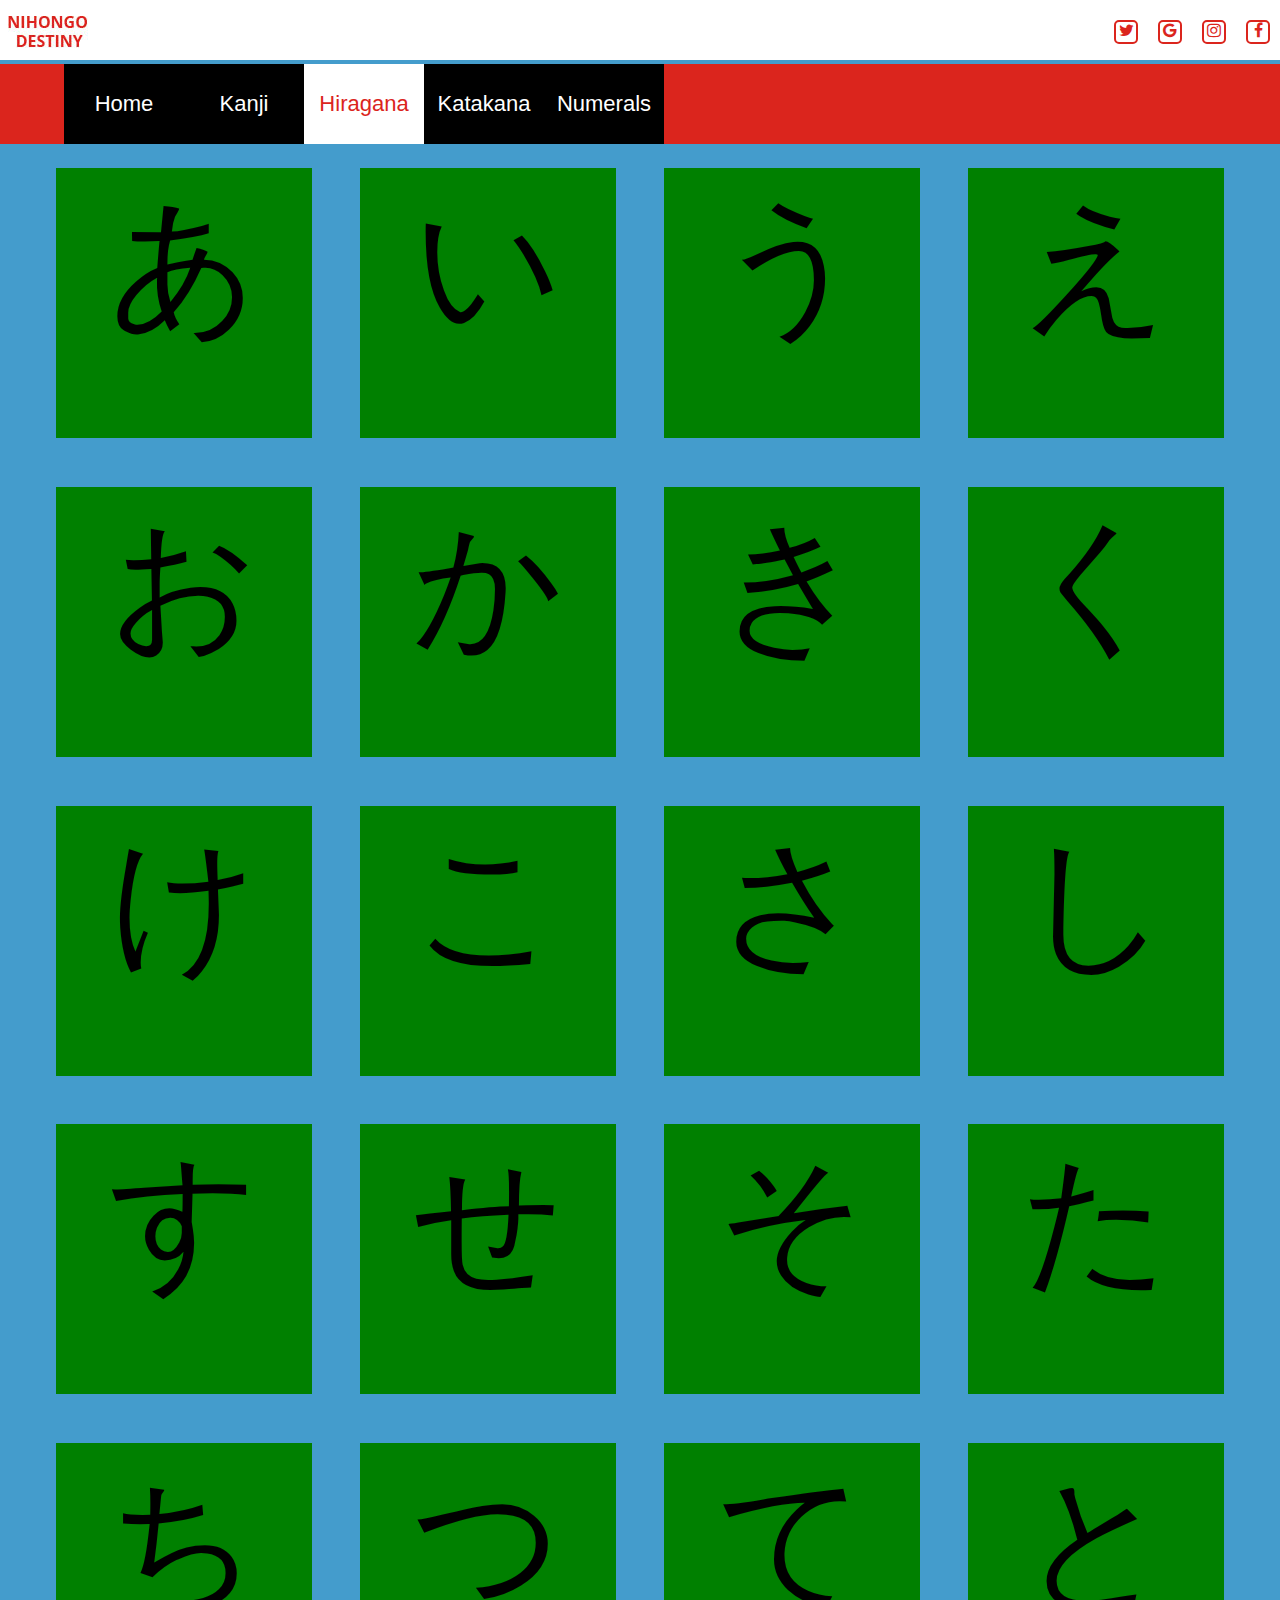
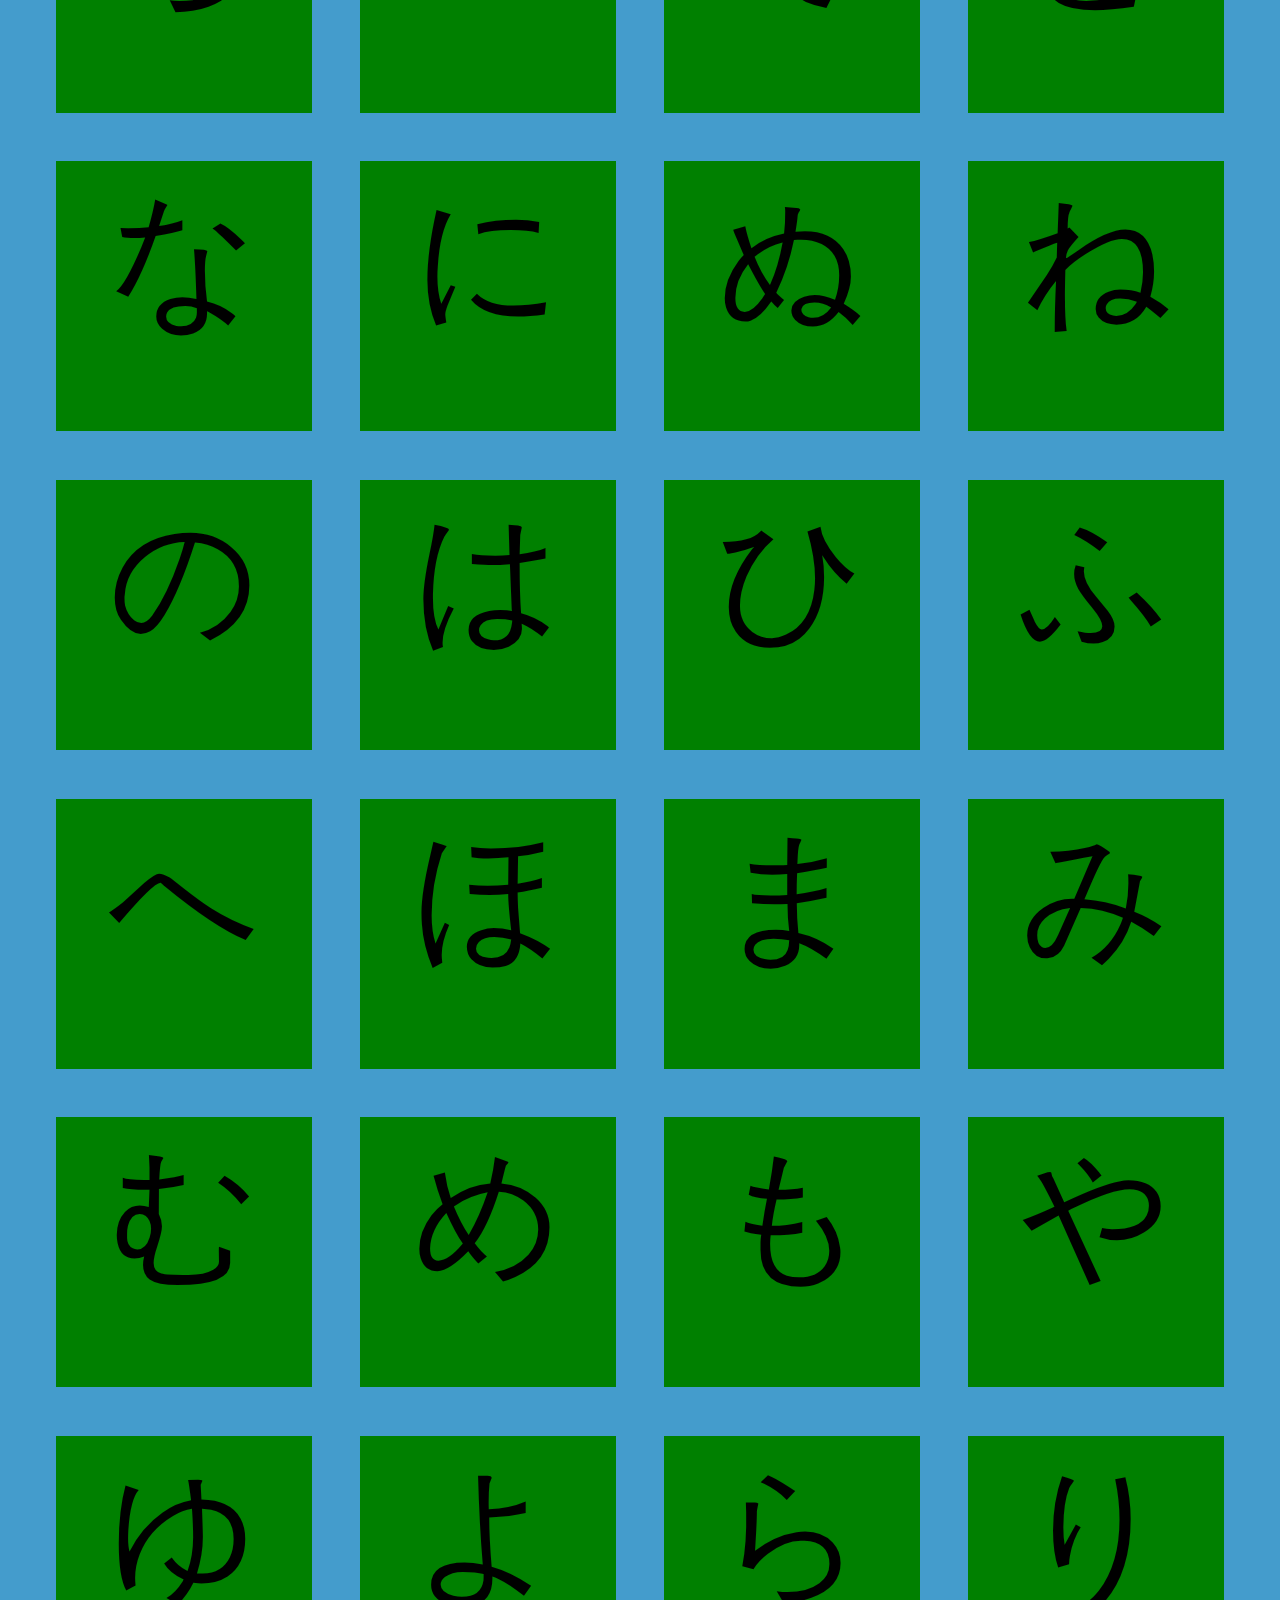
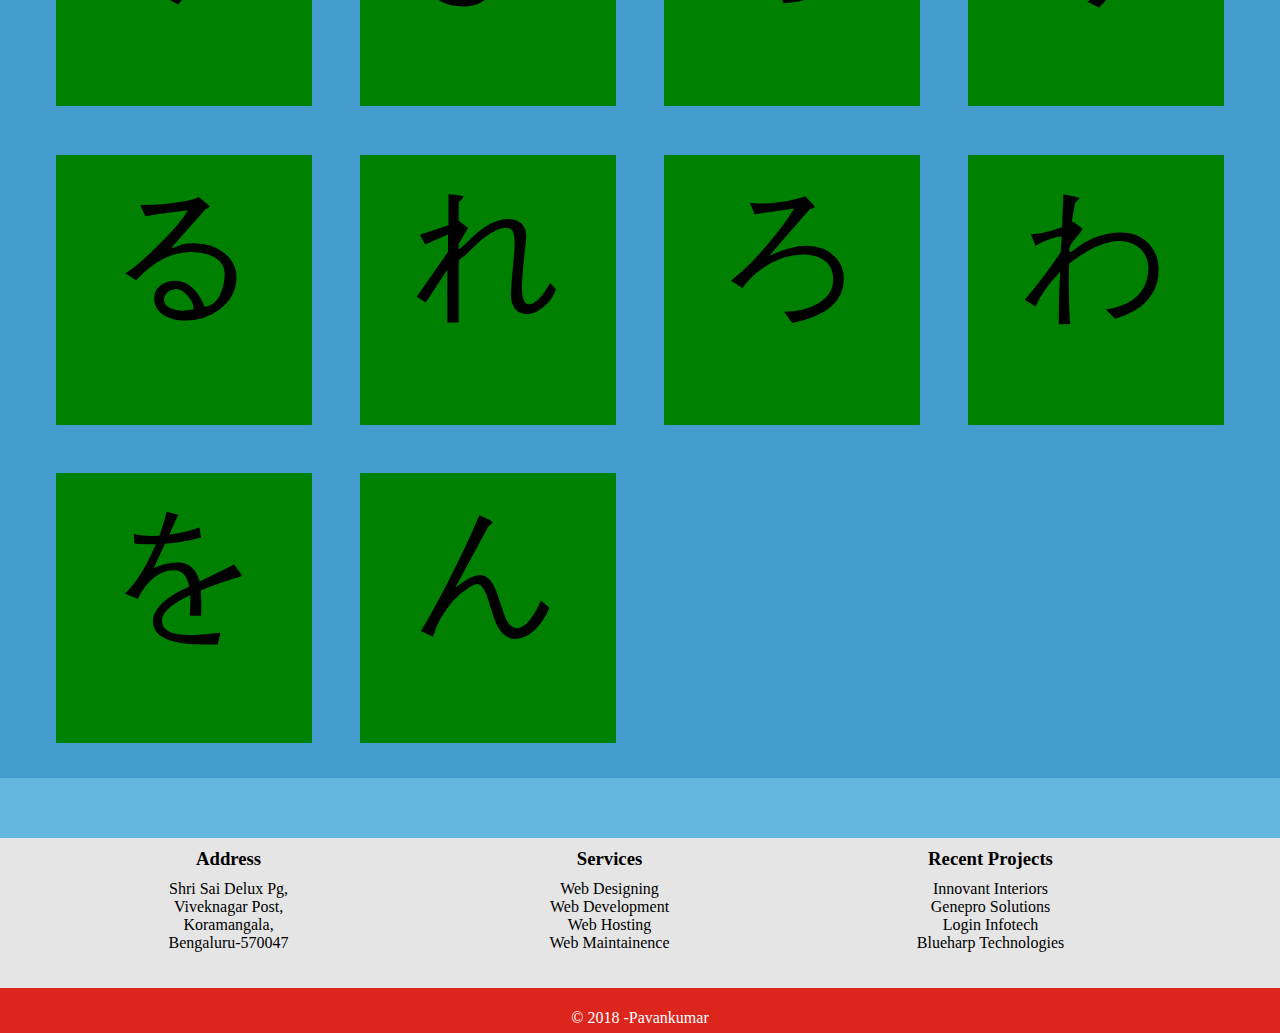
==== hiragana.html @ 06da7500 "learn" ====
<!DOCTYPE html>
<html>
<head>
    <head>
    <title>template-1</title>
    <meta charset="utf-8">
    <meta name="viewport" content="width=device-width, initial-scale=1"/>
    <link rel="stylesheet" type="text/css" href="css/style.css" />
    <link rel="stylesheet" href="https://cdnjs.cloudflare.com/ajax/libs/font-awesome/4.7.0/css/font-awesome.min.css">
     <script type="text/javascript" src="https://ajax.googleapis.com/ajax/libs/jquery/1.8.2/jquery.min.js"></script>
</head>
  
<body onkeydown="showKeyCode(this.e)">
<header>
    <div class="logo"><img src="images/logo.jpg"></div>
    <div class="s-media">
        <ul>
            <li ><a href="#"><i class="fa fa-facebook"></i></a></li>
            <li><a href="#"><i class="fa fa-instagram"></i></a></li>
            <li><a href="#"><i class="fa fa-google"></i></a></li>
            <li><a href="#"><i class="fa fa-twitter"></i></a></li>

        </ul>
    </div>
</header>
<div class="clear"></div>
<nav>
    <div class="toggle">
        <i class="fa fa-bars menu" aria-hidden="true"></i>
    </div>
    <ul class="tog">
        <li><a href="index.html">Home</a></li>
        <li><a href="kanji.html">Kanji</a></li>
        <li><a class="selected" href="#">Hiragana</a></li>
        <li><a href="katakana.html">Katakana</a></li>
        <li><a href="numeric.html">Numerals</a></li>
       
    </ul>
</nav>
<div class="clear"></div>

    <div class="container">
<div id="gallery">
<div id="kanji_1" class="flip">
    <div class="card">
        <div class="face front">
           <div class="kj">
                    <p>あ</p>
            </div>
        </div>
        <div class="face back">
            <div class="kj_info">
            <p><span>あに</span>: elder brother.</p>
            <p><span>あね</span>: elder sister.</p>
            <p><span>あたらしい</span>: new.</p>
            <p><span>あした</span>: tomarrow.</p>
            <p><span>あかい</span>: red.</p>
            <p><span>あおい</span>: blue.</p>
            <p><span>林</span>: bush.</p>
            </div>
        </div>
    </div>
</div>

<div id="kanji_2" class="flip">
    <div class="card">
         <div class="face front">
            <div class="kj">
                    <p>い</p>
            </div>
        </div>
        <div class="face back">
            <div class="kj_info">
            <p><span>木</span>: an expression for tree.</p>
            <p><span>木</span>: an expression for tree.</p>
            <p><span>木</span>: an expression for tree.</p>
            <p><span>天木</span>: an expression for tree.</p>
            <p><span>木木</span>: an expression for tree.</p>
            <p><span>木</span>: an expression for tree.</p>
            <p><span>林</span>: an expression for tree.</p>
            </div>
        </div>
    </div>
</div>

<div id="kanji_3" class="flip">
    <div class="card">
        <div class="face front">
            <div class="kj">
            <p>う</p>
            </div>
        </div>
        <div class="face back">
            <div class="kj_info">
            <p><span>木</span>: an expression for tree.</p>
            <p><span>木</span>: an expression for tree.</p>
            <p><span>木</span>: an expression for tree.</p>
            <p><span>天木</span>: an expression for tree.</p>
            <p><span>木木</span>: an expression for tree.</p>
            <p><span>木</span>: an expression for tree.</p>
            <p><span>林</span>: an expression for tree.</p>
            </div>
        </div>
    </div>
</div>

<div id="kanji_4" class="flip">
    <div class="card">
        <div class="face front">
            <div class="kj">
            <p>え</p>
        </div>
        </div>
        <div class="face back">
            <div class="kj_info">
            <p><span>木</span>: an expression for tree.</p>
            <p><span>木</span>: an expression for tree.</p>
            <p><span>木</span>: an expression for tree.</p>
            <p><span>天木</span>: an expression for tree.</p>
            <p><span>木木</span>: an expression for tree.</p>
            <p><span>木</span>: an expression for tree.</p>
            <p><span>林</span>: an expression for tree.</p>
            </div>
        </div>
    </div>
</div>

<div id="kanji_5" class="flip">
    <div class="card">
        <div class="face front">
            <div class="kj">
            <p>お</p>
        </div>
        </div>
        <div class="face back">
            <div class="kj_info">
            <p><span>木</span>: an expression for tree.</p>
            <p><span>木</span>: an expression for tree.</p>
            <p><span>木</span>: an expression for tree.</p>
            <p><span>天木</span>: an expression for tree.</p>
            <p><span>木木</span>: an expression for tree.</p>
            <p><span>木</span>: an expression for tree.</p>
            <p><span>林</span>: an expression for tree.</p>
            </div>
        </div>
    </div>
</div>

<div id="kanji_6" class="flip">
    <div class="card">
        <div class="face front">
            <div class="kj">
            <p>か</p>
        </div>
        </div>
        <div class="face back">
            <div class="kj_info">
            <p><span>木</span>: an expression for tree.</p>
            <p><span>木</span>: an expression for tree.</p>
            <p><span>木</span>: an expression for tree.</p>
            <p><span>天木</span>: an expression for tree.</p>
            <p><span>木木</span>: an expression for tree.</p>
            <p><span>木</span>: an expression for tree.</p>
            <p><span>林</span>: an expression for tree.</p>
            </div>
        </div>
    </div>
</div>

<div id="kanji_7" class="flip">
    <div class="card">
        <div class="face front">
            <div class="kj">
            <p>き</p>
            </div>
        </div>
        <div class="face back">
            <div class="kj_info">
            <p><span>木</span>: an expression for tree.</p>
            <p><span>木</span>: an expression for tree.</p>
            <p><span>木</span>: an expression for tree.</p>
            <p><span>天木</span>: an expression for tree.</p>
            <p><span>木木</span>: an expression for tree.</p>
            <p><span>木</span>: an expression for tree.</p>
            <p><span>林</span>: an expression for tree.</p>
            </div>
        </div>
    </div>
</div>

<div id="kanji_8" class="flip">
    <div class="card">
        <div class="face front">
            <div class="kj">
            <p>く</p>
            </div>
        </div>
        <div class="face back">
            <div class="kj_info">
            <p><span>木</span>: an expression for tree.</p>
            <p><span>木</span>: an expression for tree.</p>
            <p><span>木</span>: an expression for tree.</p>
            <p><span>天木</span>: an expression for tree.</p>
            <p><span>木木</span>: an expression for tree.</p>
            <p><span>木</span>: an expression for tree.</p>
            <p><span>林</span>: an expression for tree.</p>
            </div>
        </div>
    </div>
</div>


<div id="kanji_9" class="flip">
    <div class="card">
        <div class="face front">
            <div class="kj">
            <p>け</p>
        </div>
        </div>
        <div class="face back">
            <div class="kj_info">
            <p><span>木</span>: an expression for tree.</p>
            <p><span>木</span>: an expression for tree.</p>
            <p><span>木</span>: an expression for tree.</p>
            <p><span>天木</span>: an expression for tree.</p>
            <p><span>木木</span>: an expression for tree.</p>
            <p><span>木</span>: an expression for tree.</p>
            <p><span>林</span>: an expression for tree.</p>
            </div>
        </div>
    </div>
</div>


<div id="kanji_10" class="flip">
    <div class="card">
        <div class="face front">
            <div class="kj">
            <p>こ</p>
        </div>
        </div>
        <div class="face back">
            <div class="kj_info">
            <p><span>木</span>: an expression for tree.</p>
            <p><span>木</span>: an expression for tree.</p>
            <p><span>木</span>: an expression for tree.</p>
            <p><span>天木</span>: an expression for tree.</p>
            <p><span>木木</span>: an expression for tree.</p>
            <p><span>木</span>: an expression for tree.</p>
            <p><span>林</span>: an expression for tree.</p>
            </div>
        </div>
    </div>
</div>


<div id="kanji_11" class="flip">
    <div class="card">
        <div class="face front">
            <p>さ</p>
        </div>
        <div class="face back">
            <p><span>木</span>: an expression for tree.</p>
            <p><span>木</span>: an expression for tree.</p>
            <p><span>木</span>: an expression for tree.</p>
            <p><span>天木</span>: an expression for tree.</p>
            <p><span>木木</span>: an expression for tree.</p>
            <p><span>木</span>: an expression for tree.</p>
            <p><span>林</span>: an expression for tree.</p>
        </div>
    </div>
</div>

<div id="kanji_12" class="flip">
    <div class="card">
        <div class="face front">
            <p>し</p>
        </div>
        <div class="face back">
            <p><span>木</span>: an expression for tree.</p>
            <p><span>木</span>: an expression for tree.</p>
            <p><span>木</span>: an expression for tree.</p>
            <p><span>天木</span>: an expression for tree.</p>
            <p><span>木木</span>: an expression for tree.</p>
            <p><span>木</span>: an expression for tree.</p>
            <p><span>林</span>: an expression for tree.</p>
        </div>
    </div>
</div>


<div id="kanji_13" class="flip">
    <div class="card">
        <div class="face front">
            <p>す</p>
        </div>
        <div class="face back">
            <p><span>木</span>: an expression for tree.</p>
            <p><span>木</span>: an expression for tree.</p>
            <p><span>木</span>: an expression for tree.</p>
            <p><span>天木</span>: an expression for tree.</p>
            <p><span>木木</span>: an expression for tree.</p>
            <p><span>木</span>: an expression for tree.</p>
            <p><span>林</span>: an expression for tree.</p>
        </div>
    </div>
</div>

<div id="kanji_14" class="flip">
    <div class="card">
        <div class="face front">
            <p>せ</p>
        </div>
        <div class="face back">
            <p><span>木</span>: an expression for tree.</p>
            <p><span>木</span>: an expression for tree.</p>
            <p><span>木</span>: an expression for tree.</p>
            <p><span>天木</span>: an expression for tree.</p>
            <p><span>木木</span>: an expression for tree.</p>
            <p><span>木</span>: an expression for tree.</p>
            <p><span>林</span>: an expression for tree.</p>
        </div>
    </div>
</div>

<div id="kanji_15" class="flip">
    <div class="card">
        <div class="face front">
            <p>そ</p>
        </div>
        <div class="face back">
            <p><span>木</span>: an expression for tree.</p>
            <p><span>木</span>: an expression for tree.</p>
            <p><span>木</span>: an expression for tree.</p>
            <p><span>天木</span>: an expression for tree.</p>
            <p><span>木木</span>: an expression for tree.</p>
            <p><span>木</span>: an expression for tree.</p>
            <p><span>林</span>: an expression for tree.</p>
        </div>
    </div>
</div>

<div id="kanji_15" class="flip">
    <div class="card">
        <div class="face front">
            <p>た</p>
        </div>
        <div class="face back">
            <p><span>木</span>: an expression for tree.</p>
            <p><span>木</span>: an expression for tree.</p>
            <p><span>木</span>: an expression for tree.</p>
            <p><span>天木</span>: an expression for tree.</p>
            <p><span>木木</span>: an expression for tree.</p>
            <p><span>木</span>: an expression for tree.</p>
            <p><span>林</span>: an expression for tree.</p>
        </div>
    </div>
</div>

<div id="kanji_15" class="flip">
    <div class="card">
        <div class="face front">
            <p>ち</p>
        </div>
        <div class="face back">
            <p><span>木</span>: an expression for tree.</p>
            <p><span>木</span>: an expression for tree.</p>
            <p><span>木</span>: an expression for tree.</p>
            <p><span>天木</span>: an expression for tree.</p>
            <p><span>木木</span>: an expression for tree.</p>
            <p><span>木</span>: an expression for tree.</p>
            <p><span>林</span>: an expression for tree.</p>
        </div>
    </div>
</div>

<div id="kanji_15" class="flip">
    <div class="card">
        <div class="face front">
            <p>つ</p>
        </div>
        <div class="face back">
            <p><span>木</span>: an expression for tree.</p>
            <p><span>木</span>: an expression for tree.</p>
            <p><span>木</span>: an expression for tree.</p>
            <p><span>天木</span>: an expression for tree.</p>
            <p><span>木木</span>: an expression for tree.</p>
            <p><span>木</span>: an expression for tree.</p>
            <p><span>林</span>: an expression for tree.</p>
        </div>
    </div>
</div>

<div id="kanji_15" class="flip">
    <div class="card">
        <div class="face front">
            <p>て</p>
        </div>
        <div class="face back">
            <p><span>木</span>: an expression for tree.</p>
            <p><span>木</span>: an expression for tree.</p>
            <p><span>木</span>: an expression for tree.</p>
            <p><span>天木</span>: an expression for tree.</p>
            <p><span>木木</span>: an expression for tree.</p>
            <p><span>木</span>: an expression for tree.</p>
            <p><span>林</span>: an expression for tree.</p>
        </div>
    </div>
</div>

<div id="kanji_15" class="flip">
    <div class="card">
        <div class="face front">
            <p>と</p>
        </div>
        <div class="face back">
            <p><span>木</span>: an expression for tree.</p>
            <p><span>木</span>: an expression for tree.</p>
            <p><span>木</span>: an expression for tree.</p>
            <p><span>天木</span>: an expression for tree.</p>
            <p><span>木木</span>: an expression for tree.</p>
            <p><span>木</span>: an expression for tree.</p>
            <p><span>林</span>: an expression for tree.</p>
        </div>
    </div>
</div>

<div id="kanji_15" class="flip">
    <div class="card">
        <div class="face front">
            <p>な</p>
        </div>
        <div class="face back">
            <p><span>木</span>: an expression for tree.</p>
            <p><span>木</span>: an expression for tree.</p>
            <p><span>木</span>: an expression for tree.</p>
            <p><span>天木</span>: an expression for tree.</p>
            <p><span>木木</span>: an expression for tree.</p>
            <p><span>木</span>: an expression for tree.</p>
            <p><span>林</span>: an expression for tree.</p>
        </div>
    </div>
</div>

<div id="kanji_15" class="flip">
    <div class="card">
        <div class="face front">
            <p>に</p>
        </div>
        <div class="face back">
            <p><span>木</span>: an expression for tree.</p>
            <p><span>木</span>: an expression for tree.</p>
            <p><span>木</span>: an expression for tree.</p>
            <p><span>天木</span>: an expression for tree.</p>
            <p><span>木木</span>: an expression for tree.</p>
            <p><span>木</span>: an expression for tree.</p>
            <p><span>林</span>: an expression for tree.</p>
        </div>
    </div>
</div>

<div id="kanji_15" class="flip">
    <div class="card">
        <div class="face front">
            <p>ぬ</p>
        </div>
        <div class="face back">
            <p><span>木</span>: an expression for tree.</p>
            <p><span>木</span>: an expression for tree.</p>
            <p><span>木</span>: an expression for tree.</p>
            <p><span>天木</span>: an expression for tree.</p>
            <p><span>木木</span>: an expression for tree.</p>
            <p><span>木</span>: an expression for tree.</p>
            <p><span>林</span>: an expression for tree.</p>
        </div>
    </div>
</div>

<div id="kanji_15" class="flip">
    <div class="card">
        <div class="face front">
            <p>ね</p>
        </div>
        <div class="face back">
            <p><span>木</span>: an expression for tree.</p>
            <p><span>木</span>: an expression for tree.</p>
            <p><span>木</span>: an expression for tree.</p>
            <p><span>天木</span>: an expression for tree.</p>
            <p><span>木木</span>: an expression for tree.</p>
            <p><span>木</span>: an expression for tree.</p>
            <p><span>林</span>: an expression for tree.</p>
        </div>
    </div>
</div>

<div id="kanji_15" class="flip">
    <div class="card">
        <div class="face front">
            <p>の</p>
        </div>
        <div class="face back">
            <p><span>木</span>: an expression for tree.</p>
            <p><span>木</span>: an expression for tree.</p>
            <p><span>木</span>: an expression for tree.</p>
            <p><span>天木</span>: an expression for tree.</p>
            <p><span>木木</span>: an expression for tree.</p>
            <p><span>木</span>: an expression for tree.</p>
            <p><span>林</span>: an expression for tree.</p>
        </div>
    </div>
</div>

<div id="kanji_15" class="flip">
    <div class="card">
        <div class="face front">
            <p>は</p>
        </div>
        <div class="face back">
            <p><span>木</span>: an expression for tree.</p>
            <p><span>木</span>: an expression for tree.</p>
            <p><span>木</span>: an expression for tree.</p>
            <p><span>天木</span>: an expression for tree.</p>
            <p><span>木木</span>: an expression for tree.</p>
            <p><span>木</span>: an expression for tree.</p>
            <p><span>林</span>: an expression for tree.</p>
        </div>
    </div>
</div>

<div id="kanji_15" class="flip">
    <div class="card">
        <div class="face front">
            <p>ひ</p>
        </div>
        <div class="face back">
            <p><span>木</span>: an expression for tree.</p>
            <p><span>木</span>: an expression for tree.</p>
            <p><span>木</span>: an expression for tree.</p>
            <p><span>天木</span>: an expression for tree.</p>
            <p><span>木木</span>: an expression for tree.</p>
            <p><span>木</span>: an expression for tree.</p>
            <p><span>林</span>: an expression for tree.</p>
        </div>
    </div>
</div>

<div id="kanji_15" class="flip">
    <div class="card">
        <div class="face front">
            <p>ふ</p>
        </div>
        <div class="face back">
            <p><span>木</span>: an expression for tree.</p>
            <p><span>木</span>: an expression for tree.</p>
            <p><span>木</span>: an expression for tree.</p>
            <p><span>天木</span>: an expression for tree.</p>
            <p><span>木木</span>: an expression for tree.</p>
            <p><span>木</span>: an expression for tree.</p>
            <p><span>林</span>: an expression for tree.</p>
        </div>
    </div>
</div>

<div id="kanji_15" class="flip">
    <div class="card">
        <div class="face front">
            <p>へ</p>
        </div>
        <div class="face back">
            <p><span>木</span>: an expression for tree.</p>
            <p><span>木</span>: an expression for tree.</p>
            <p><span>木</span>: an expression for tree.</p>
            <p><span>天木</span>: an expression for tree.</p>
            <p><span>木木</span>: an expression for tree.</p>
            <p><span>木</span>: an expression for tree.</p>
            <p><span>林</span>: an expression for tree.</p>
        </div>
    </div>
</div>

<div id="kanji_15" class="flip">
    <div class="card">
        <div class="face front">
            <p>ほ</p>
        </div>
        <div class="face back">
            <p><span>木</span>: an expression for tree.</p>
            <p><span>木</span>: an expression for tree.</p>
            <p><span>木</span>: an expression for tree.</p>
            <p><span>天木</span>: an expression for tree.</p>
            <p><span>木木</span>: an expression for tree.</p>
            <p><span>木</span>: an expression for tree.</p>
            <p><span>林</span>: an expression for tree.</p>
        </div>
    </div>
</div>

<div id="kanji_15" class="flip">
    <div class="card">
        <div class="face front">
            <p>ま</p>
        </div>
        <div class="face back">
            <p><span>木</span>: an expression for tree.</p>
            <p><span>木</span>: an expression for tree.</p>
            <p><span>木</span>: an expression for tree.</p>
            <p><span>天木</span>: an expression for tree.</p>
            <p><span>木木</span>: an expression for tree.</p>
            <p><span>木</span>: an expression for tree.</p>
            <p><span>林</span>: an expression for tree.</p>
        </div>
    </div>
</div>

<div id="kanji_15" class="flip">
    <div class="card">
        <div class="face front">
            <p>み</p>
        </div>
        <div class="face back">
            <p><span>木</span>: an expression for tree.</p>
            <p><span>木</span>: an expression for tree.</p>
            <p><span>木</span>: an expression for tree.</p>
            <p><span>天木</span>: an expression for tree.</p>
            <p><span>木木</span>: an expression for tree.</p>
            <p><span>木</span>: an expression for tree.</p>
            <p><span>林</span>: an expression for tree.</p>
        </div>
    </div>
</div>

<div id="kanji_15" class="flip">
    <div class="card">
        <div class="face front">
            <p>む</p>
        </div>
        <div class="face back">
            <p><span>木</span>: an expression for tree.</p>
            <p><span>木</span>: an expression for tree.</p>
            <p><span>木</span>: an expression for tree.</p>
            <p><span>天木</span>: an expression for tree.</p>
            <p><span>木木</span>: an expression for tree.</p>
            <p><span>木</span>: an expression for tree.</p>
            <p><span>林</span>: an expression for tree.</p>
        </div>
    </div>
</div>

<div id="kanji_15" class="flip">
    <div class="card">
        <div class="face front">
            <p>め</p>
        </div>
        <div class="face back">
            <p><span>木</span>: an expression for tree.</p>
            <p><span>木</span>: an expression for tree.</p>
            <p><span>木</span>: an expression for tree.</p>
            <p><span>天木</span>: an expression for tree.</p>
            <p><span>木木</span>: an expression for tree.</p>
            <p><span>木</span>: an expression for tree.</p>
            <p><span>林</span>: an expression for tree.</p>
        </div>
    </div>
</div>

<div id="kanji_15" class="flip">
    <div class="card">
        <div class="face front">
            <p>も</p>
        </div>
        <div class="face back">
            <p><span>木</span>: an expression for tree.</p>
            <p><span>木</span>: an expression for tree.</p>
            <p><span>木</span>: an expression for tree.</p>
            <p><span>天木</span>: an expression for tree.</p>
            <p><span>木木</span>: an expression for tree.</p>
            <p><span>木</span>: an expression for tree.</p>
            <p><span>林</span>: an expression for tree.</p>
        </div>
    </div>
</div>

<div id="kanji_15" class="flip">
    <div class="card">
        <div class="face front">
            <p>や</p>
        </div>
        <div class="face back">
            <p><span>木</span>: an expression for tree.</p>
            <p><span>木</span>: an expression for tree.</p>
            <p><span>木</span>: an expression for tree.</p>
            <p><span>天木</span>: an expression for tree.</p>
            <p><span>木木</span>: an expression for tree.</p>
            <p><span>木</span>: an expression for tree.</p>
            <p><span>林</span>: an expression for tree.</p>
        </div>
    </div>
</div>

<div id="kanji_15" class="flip">
    <div class="card">
        <div class="face front">
            <p>ゆ</p>
        </div>
        <div class="face back">
            <p><span>木</span>: an expression for tree.</p>
            <p><span>木</span>: an expression for tree.</p>
            <p><span>木</span>: an expression for tree.</p>
            <p><span>天木</span>: an expression for tree.</p>
            <p><span>木木</span>: an expression for tree.</p>
            <p><span>木</span>: an expression for tree.</p>
            <p><span>林</span>: an expression for tree.</p>
        </div>
    </div>
</div>

<div id="kanji_15" class="flip">
    <div class="card">
        <div class="face front">
            <p>よ</p>
        </div>
        <div class="face back">
            <p><span>木</span>: an expression for tree.</p>
            <p><span>木</span>: an expression for tree.</p>
            <p><span>木</span>: an expression for tree.</p>
            <p><span>天木</span>: an expression for tree.</p>
            <p><span>木木</span>: an expression for tree.</p>
            <p><span>木</span>: an expression for tree.</p>
            <p><span>林</span>: an expression for tree.</p>
        </div>
    </div>
</div>

<div id="kanji_15" class="flip">
    <div class="card">
        <div class="face front">
            <p>ら</p>
        </div>
        <div class="face back">
            <p><span>木</span>: an expression for tree.</p>
            <p><span>木</span>: an expression for tree.</p>
            <p><span>木</span>: an expression for tree.</p>
            <p><span>天木</span>: an expression for tree.</p>
            <p><span>木木</span>: an expression for tree.</p>
            <p><span>木</span>: an expression for tree.</p>
            <p><span>林</span>: an expression for tree.</p>
        </div>
    </div>
</div>

<div id="kanji_15" class="flip">
    <div class="card">
        <div class="face front">
            <p>り</p>
        </div>
        <div class="face back">
            <p><span>木</span>: an expression for tree.</p>
            <p><span>木</span>: an expression for tree.</p>
            <p><span>木</span>: an expression for tree.</p>
            <p><span>天木</span>: an expression for tree.</p>
            <p><span>木木</span>: an expression for tree.</p>
            <p><span>木</span>: an expression for tree.</p>
            <p><span>林</span>: an expression for tree.</p>
        </div>
    </div>
</div>

<div id="kanji_15" class="flip">
    <div class="card">
        <div class="face front">
            <p>る</p>
        </div>
        <div class="face back">
            <p><span>木</span>: an expression for tree.</p>
            <p><span>木</span>: an expression for tree.</p>
            <p><span>木</span>: an expression for tree.</p>
            <p><span>天木</span>: an expression for tree.</p>
            <p><span>木木</span>: an expression for tree.</p>
            <p><span>木</span>: an expression for tree.</p>
            <p><span>林</span>: an expression for tree.</p>
        </div>
    </div>
</div>

<div id="kanji_15" class="flip">
    <div class="card">
        <div class="face front">
            <p>れ</p>
        </div>
        <div class="face back">
            <p><span>木</span>: an expression for tree.</p>
            <p><span>木</span>: an expression for tree.</p>
            <p><span>木</span>: an expression for tree.</p>
            <p><span>天木</span>: an expression for tree.</p>
            <p><span>木木</span>: an expression for tree.</p>
            <p><span>木</span>: an expression for tree.</p>
            <p><span>林</span>: an expression for tree.</p>
        </div>
    </div>
</div>

<div id="kanji_15" class="flip">
    <div class="card">
        <div class="face front">
            <p>ろ</p>
        </div>
        <div class="face back">
            <p><span>木</span>: an expression for tree.</p>
            <p><span>木</span>: an expression for tree.</p>
            <p><span>木</span>: an expression for tree.</p>
            <p><span>天木</span>: an expression for tree.</p>
            <p><span>木木</span>: an expression for tree.</p>
            <p><span>木</span>: an expression for tree.</p>
            <p><span>林</span>: an expression for tree.</p>
        </div>
    </div>
</div>

<div id="kanji_15" class="flip">
    <div class="card">
        <div class="face front">
            <p>わ</p>
        </div>
        <div class="face back">
            <p><span>木</span>: an expression for tree.</p>
            <p><span>木</span>: an expression for tree.</p>
            <p><span>木</span>: an expression for tree.</p>
            <p><span>天木</span>: an expression for tree.</p>
            <p><span>木木</span>: an expression for tree.</p>
            <p><span>木</span>: an expression for tree.</p>
            <p><span>林</span>: an expression for tree.</p>
        </div>
    </div>
</div>

<div id="kanji_15" class="flip">
    <div class="card">
        <div class="face front">
            <p>を</p>
        </div>
        <div class="face back">
            <p><span>木</span>: an expression for tree.</p>
            <p><span>木</span>: an expression for tree.</p>
            <p><span>木</span>: an expression for tree.</p>
            <p><span>天木</span>: an expression for tree.</p>
            <p><span>木木</span>: an expression for tree.</p>
            <p><span>木</span>: an expression for tree.</p>
            <p><span>林</span>: an expression for tree.</p>
        </div>
    </div>
</div>

<div id="kanji_15" class="flip">
    <div class="card">
        <div class="face front">
            <p>ん</p>
        </div>
        <div class="face back">
            <p><span>木</span>: an expression for tree.</p>
            <p><span>木</span>: an expression for tree.</p>
            <p><span>木</span>: an expression for tree.</p>
            <p><span>天木</span>: an expression for tree.</p>
            <p><span>木木</span>: an expression for tree.</p>
            <p><span>木</span>: an expression for tree.</p>
            <p><span>林</span>: an expression for tree.</p>
        </div>
    </div>
</div>


</div>
</div>
<div class="clear"></div>
<footer>
    <div class="footer_header"></div>
    <div class="inner_footer">
        
        <div class="container">
        
            <div class="sub_footer">
                <h3>Address</h3>
                <p>Shri Sai Delux Pg,<br>
                Viveknagar Post,<br> Koramangala, <br>Bengaluru-570047</p>
            </div>
            <div class="sub_footer">
                <h3>Services</h3>
                <ul>
                    <li> Web Designing</li>
                    <li>Web Development</li>
                    <li>Web Hosting</li>
                    <li>Web Maintainence</li>
                </ul>
            </div>
            <div class="sub_footer">
                <h3>Recent Projects</h3>
                <ul><li>Innovant Interiors</li>
                    <li>Genepro Solutions</li>
                    <li>Login Infotech</li>
                    <li>Blueharp Technologies</li>
                </ul>
            </div>
        </div>
    </div>
    <div class="footer_bottom">&copy 2018 -Pavankumar</div>
</footer>
<script src="http://code.jquery.com/jquery-3.3.1.js"></script>
<script type="text/javascript">     
$(document).ready(function(){
    $('.menu').click(function(){
        $('.tog').toggleClass('active');
    })
})



// var touchtime = 0;
// $("#kanji_1").on("click", function() {
//     if (touchtime == 0) {
//         // set first click
//         touchtime = new Date().getTime();
//     } else {
//         // compare first click to this click and see if they occurred within double click threshold
//         if (((new Date().getTime()) - touchtime) < 800) {
//             // double click occurred
//             $('#kanji_1').hide();
//             touchtime = 0;
//         } else {

//             // not a double click so set as a new first click
//             touchtime = new Date().getTime();
//         }
//     }
// });
  $('#kanji_1').dblclick(
    function(){
        $('#kanji_1').hide();
    }
    );



 $('#kanji_1').hover(
    function() {
        $('#kanji_1 .card').addClass('flipped');
    },
    function() { $('#kanji_1 .card').removeClass('flipped');
    }
);

$('#kanji_2').dblclick(
    function(){
        $('#kanji_2').hide();
    }
    );

 $('#kanji_2').hover(
    function() {
        $('#kanji_2 .card').addClass('flipped');
    },
    function() { $('#kanji_2 .card').removeClass('flipped');
    }
);
 $('#kanji_3').dblclick(
    function(){
        $('#kanji_3').hide();
    }
    );

 $('#kanji_3').hover(
    function() {
        $('#kanji_3 .card').addClass('flipped');
    },
    function() { $('#kanji_3 .card').removeClass('flipped');
    }
);

$('#kanji_4').dblclick(
    function(){
        $('#kanji_4').hide();
    }
    );

 $('#kanji_4').hover(
    function() {
        $('#kanji_4 .card').addClass('flipped');
    },
    function() { $('#kanji_4 .card').removeClass('flipped');
    }
);

 $('#kanji_5').dblclick(
    function(){
        $('#kanji_5').hide();
    }
    );

 $('#kanji_5').hover(
    function() {
        $('#kanji_5 .card').addClass('flipped');
    },
    function() { $('#kanji_5 .card').removeClass('flipped');
    }
);

 $('#kanji_6').dblclick(
    function(){
        $('#kanji_6').hide();
    }
    );

 $('#kanji_6').hover(
    function() {
        $('#kanji_6 .card').addClass('flipped');
    },
    function() { $('#kanji_6 .card').removeClass('flipped');
    }
);


$('#kanji_7').dblclick(
    function(){
        $('#kanji_7').hide();
    }
    );

 $('#kanji_7').hover(
    function() {
        $('#kanji_7 .card').addClass('flipped');
    },
    function() { $('#kanji_7 .card').removeClass('flipped');
    }
);


 $('#kanji_8').dblclick(
    function(){
        $('#kanji_8').hide();
    }
    );

 $('#kanji_8').hover(
    function() {
        $('#kanji_8 .card').addClass('flipped');
    },
    function() { $('#kanji_8 .card').removeClass('flipped');
    }
);

$('#kanji_9').dblclick(
    function(){
        $('#kanji_9').hide();
    }
    );

 $('#kanji_9').hover(
    function() {
        $('#kanji_9 .card').addClass('flipped');
    },
    function() { $('#kanji_9 .card').removeClass('flipped');
    }
);

 $('#kanji_10').dblclick(
    function(){
        $('#kanji_10').hide();
    }
    );

 $('#kanji_10').hover(
    function() {
        $('#kanji_10 .card').addClass('flipped');
    },
    function() { $('#kanji_10 .card').removeClass('flipped');
    }
);

 $('#kanji_11').dblclick(
    function(){
        $('#kanji_11').hide();
    }
    );

 $('#kanji_11').hover(
    function() {
        $('#kanji_11 .card').addClass('flipped');
    },
    function() { $('#kanji_11 .card').removeClass('flipped');
    }
);

 $('#kanji_12').dblclick(
    function(){
        $('#kanji_12').hide();
    }
    );

 $('#kanji_12').hover(
    function() {
        $('#kanji_12 .card').addClass('flipped');
    },
    function() { $('#kanji_12 .card').removeClass('flipped');
    }
);

$('#kanji_13').dblclick(
    function(){
        $('#kanji_13').hide();
    }
    );

 $('#kanji_13').hover(
    function() {
        $('#kanji_13 .card').addClass('flipped');
    },
    function() { $('#kanji_13 .card').removeClass('flipped');
    }
);

 $('#kanji_14').dblclick(
    function(){
        $('#kanji_14').hide();
    }
    );

 $('#kanji_14').hover(
    function() {
        $('#kanji_14 .card').addClass('flipped');
    },
    function() { $('#kanji_14 .card').removeClass('flipped');
    }
);

 $('#kanji_15').dblclick(
    function(){
        $('#kanji_15').hide();
    }
    );

 $('#kanji_15').hover(
    function() {
        $('#kanji_15 .card').addClass('flipped');
    },
    function() { $('#kanji_15 .card').removeClass('flipped');
    }
);

</script>
</body>
</html>
---- css/style.css ----
*{
    margin: 0px;
    padding: 0px;
}
body {
     background:#449ccc;
    width: 100%;
    height: auto;
}
.s{

    float: right;
    margin: 21px;
    width: 172px;
    height: 21px;
}


.clear{
    clear: both;
}

header{
    display: block;
    width: 100%;
    height: 60px;
    position: relative;
    background-color: #fff;
   /* margin-bottom: 50px;*/
}
li{
    list-style-type: none;
}

.container{
    width: 90%;
    margin: 0 auto;
    height: auto;
}
header ul li{
    float:right;
    margin: 20px 10px;
    width: 20px;
    height: 20px;
    display: inline;
     text-align: center;
     border-radius: 5px;
     border: 2px solid #db251d;
}
header ul li:hover{
    background-color: #db251d;
}
header ul li a i{
        color: #db251d;
}
header ul li:hover a i{
        color: #fff;
}
.logo{
    float: left;
    display: inline-block;
}
.s-media{
    float: right;
    display: inline-block;
    
}

nav{
    width: 100%;
    height: 80px;
    background-color: #db251d;
}
nav ul{
    list-style: none;
    width:56%;
    float: right;

}
nav ul li{
    display: inline;
    float: left;
    width: auto;
    height: 80px;
    margin-right: 0px;
    background-color: #ab1a1a;
}
nav ul li a{
    display: block;
    line-height: 80px;
    height: 80px;
    float: left;
    padding: 0px;
    color: white;
    font-family: sans-serif;
    text-align: center;
}


a{
    text-decoration: none;
}

.container{
    width: 95%;
    background: #aaa;
    margin: 0 auto;
    display: block;
}

.flip {
    -webkit-perspective: 800;
    width: 244px;
    height: 250px;
    position: relative;
    margin: 5px;
    display: inline-block;
    float: left;
    

}

.flip .card.flipped {
    -webkit-transform: rotatey(-180deg);
    -webkit-backface-visibility: hidden;
    transform: rotateY(-180deg); 
}
.flip .card {
    width: 100%;
    height: 100%;
    -webkit-transform-style: preserve-3d;
    -webkit-transition: 0.5s;
    
}
.flip .card .face {
    width: 100%;
    height: 100%; 
    
    
}
.flip .card .front {
    position: absolute;
    z-index: 1;
    background: white;
    color:#000;
    cursor: pointer;
    text-align: center;
    font-family: sans-serif;
    font-weight: normal;
    font-size: 147px;
    background-color: green;
}


.front .jack{
    overflow: hidden;
    width: 100%;
    position: absolute;
    bottom: 0;
    left: 0;
}
.back .jack{
    overflow: hidden;
    width: 100%;
    position: absolute;
    bottom: 0;
    left: 0;
    
}
.flip .card .back {
    -webkit-transform: rotatey(-180deg);
    background: white;
    cursor: pointer;
    text-align: center;
    background-color: orange;

}

.footer_header{
    width: 100%;
    height: 60px;
    background-color:#64b7de; 
    margin-top: 10px;
}
.inner_footer{
    width: 100%;
    height: 150px;
    display: block;
    background-color: #dfdfdf;
}
.sub_footer{
    width: 30.33%;
    margin-left:1%; 
    height: auto;
    text-align: center;
    display: inline-block;
    float: left;
}
.sub_footer h3{
    padding: 10px;
}
.footer_bottom{
    width: 100%;
    height: 30px;
    background-color: #64b7de;
    text-align: center;
    padding-top: 15px;
}
@media (min-width:280px) {

.toggle{
    padding: 10px 20px;
    box-sizing: border-box; 
    font-size: 40px; 
    text-align:right; 
    display: block; 
    color: #fff;
}
nav ul{
    width: 100%;
    display: none;
    
}
.active{
    display: block;
}

.flip {
   /* -webkit-perspective: 800;*/
    width: 90%;
    height: 270;
    position: relative;
    display: block;
    float: left;
    margin: 5%;

}

nav ul li{
    width: 100%;
    font-size: 22px;
    height: 40px;
}
nav ul li a.selected{
    background-color: #fff;
    color:#db251d;
}
nav ul li a:hover{
    background: #fff;
    color: #db251d;

}
nav ul li a{
    width: 100%;
    height: 40px;
    line-height: 40px;
}

.inner_footer{
    height: 400px;
    background-color: #e5e5e5;

}
.sub_footer{
    width: 100%;
    display: block;

   
}
.sub_footer h3{
    padding: 10px;
}
.footer_bottom{
    width: 100%;
    height: 30px;
    background-color: #64b7de;
    text-align: center;
}
}
@media (min-width:480px) {
.flip {
   /* -webkit-perspective: 800;*/
    width: 44%;
    height: 250px;
    position: relative;
    display: inline-block;
    float: left;
    margin: 3%;

}

}

@media (min-width:600px) {
 .flip {
   /* -webkit-perspective: 800;*/
    width: 44%;
    height: 250px;
    position: relative;
    display: inline-block;
    float: left;
    margin: 3%;

}
.inner_footer{
    height: 150px;
    background-color: #e5e5e5;

}
.sub_footer{
    width: 30.33%;
    margin-left:1%; 
    height: auto;
    text-align: center;
    display: inline-block;
    float: left;
}
.sub_footer h3{
    padding: 10px;
}
.footer_bottom{
    width: 100%;
    height: 30px;
    background-color: #db251d;
    text-align: center;
    line-height: 30px;
    color: #fff;
}
}

@media (min-width:801px) { 
 .flip {
   /* -webkit-perspective: 800;*/
    width: 29%;
    height: 250px;
    position: relative;
    display: inline-block;
    float: left;
    margin: 2%;

}
.toggle{
    display: none;
}
nav ul{
    list-style: none;
    width: 95%;
    float: right;
    display: block;

}
nav ul li{
    display: inline;
    float: left;
    width: 120px;
    height: 80px;
    margin-right: 0px;
    background-color: #000;
}
nav ul li a{
    display: block;
    line-height: 80px;
    height: 80px;
    float: left;
    padding: 0px;
    color: white;
    font-family: sans-serif;
    text-align: center;
}

}

@media (min-width:1025px) {
    .flip {
   /* -webkit-perspective: 800;*/
    width: 21%;
    height: 270px;
    position: relative;
    display: inline-block;
    float: left;
    margin: 2%;

}



}
@media (min-width:1281px) {
    .flip {
   /* -webkit-perspective: 800;*/
    width: 18%;
    height: 250px;
    position: relative;
    display: inline-block;
    float: left;
    margin: 1%;

}

}
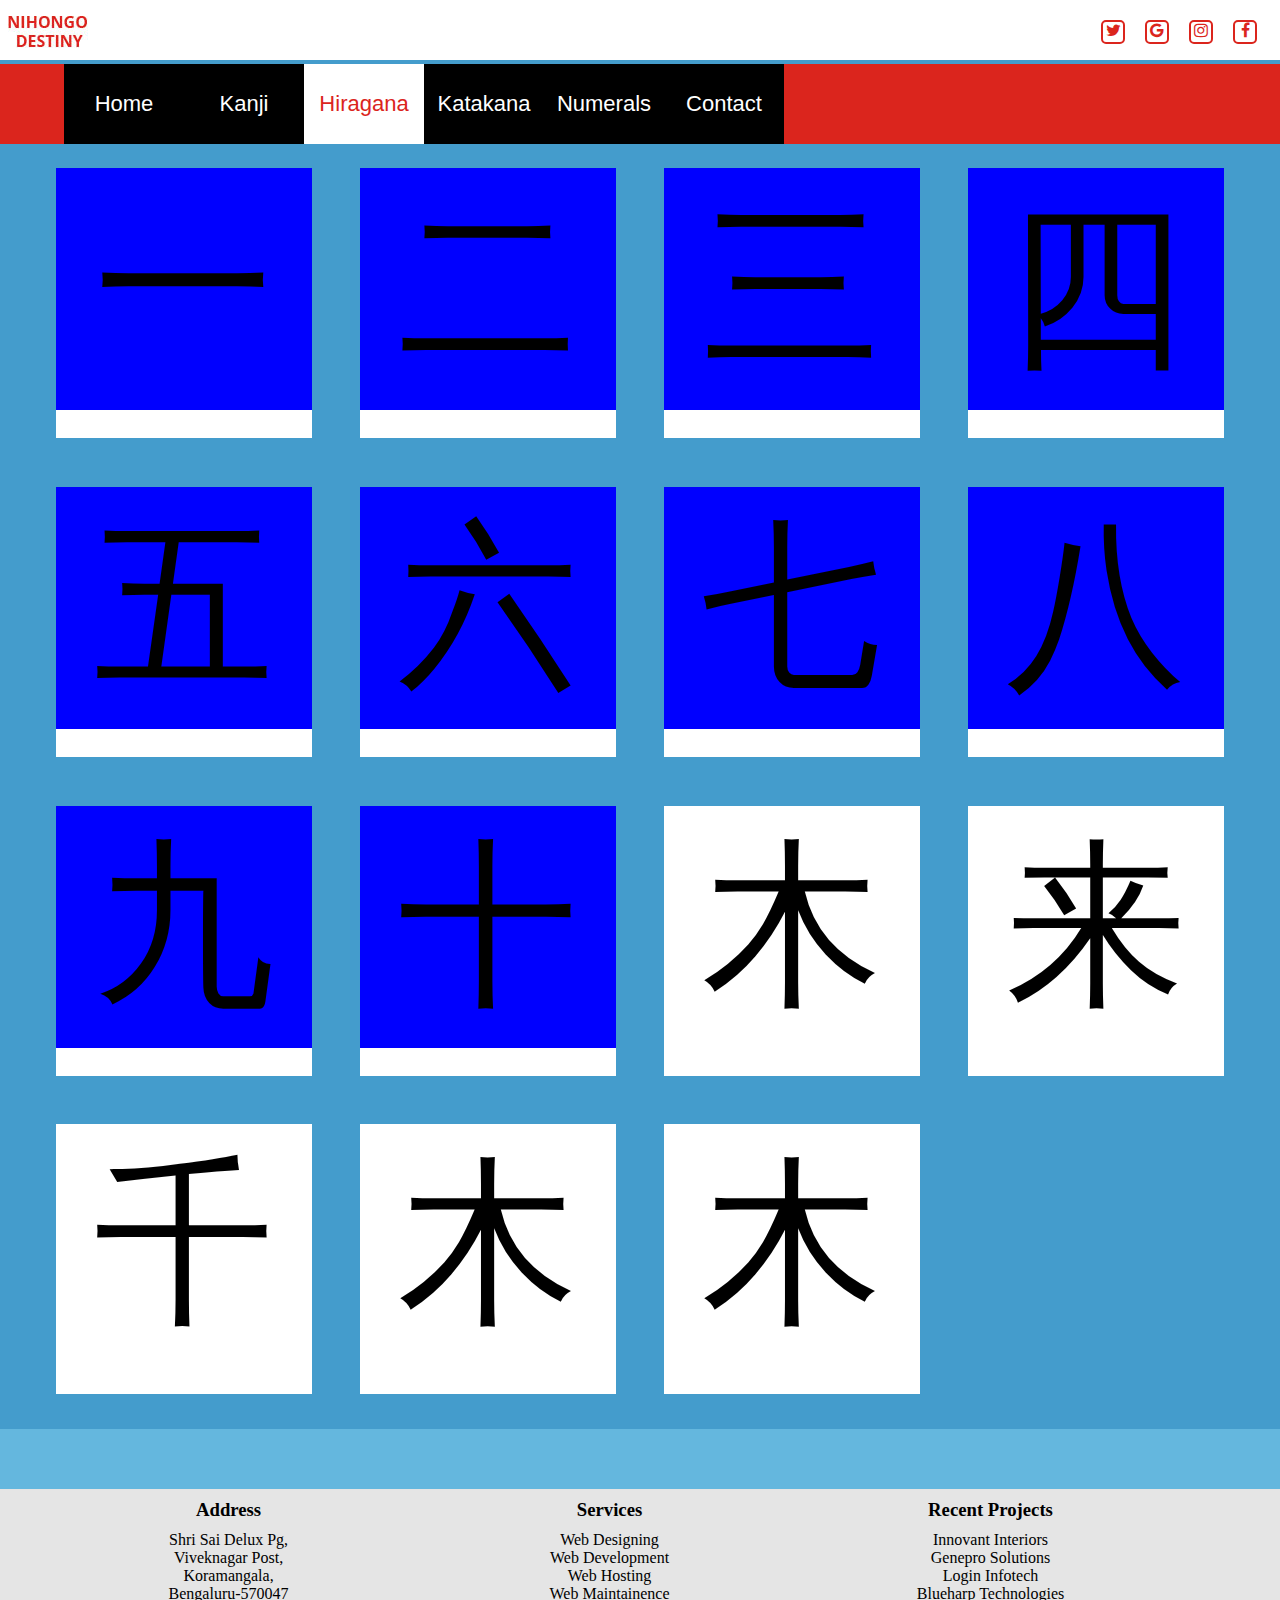
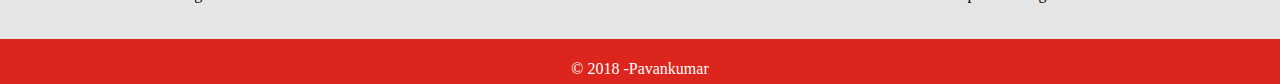
==== commit 7c3ab757: "delete" ====
--- a/hiragana.html
+++ b/hiragana.html
@@ -34,7 +34,7 @@
         <li><a class="selected" href="#">Hiragana</a></li>
         <li><a href="katakana.html">Katakana</a></li>
         <li><a href="numeric.html">Numerals</a></li>
-       
+        <li><a href="#">Contact</a></li>
     </ul>
 </nav>
 <div class="clear"></div>
@@ -45,18 +45,18 @@
     <div class="card">
         <div class="face front">
            <div class="kj">
-                    <p>あ</p>
-            </div>
-        </div>
-        <div class="face back">
-            <div class="kj_info">
-            <p><span>あに</span>: elder brother.</p>
-            <p><span>あね</span>: elder sister.</p>
-            <p><span>あたらしい</span>: new.</p>
-            <p><span>あした</span>: tomarrow.</p>
-            <p><span>あかい</span>: red.</p>
-            <p><span>あおい</span>: blue.</p>
-            <p><span>林</span>: bush.</p>
+                    <p>一</p>
+            </div>
+        </div>
+        <div class="face back">
+            <div class="kj_info">
+            <p><span>木</span>: an expression for tree.</p>
+            <p><span>木</span>: an expression for tree.</p>
+            <p><span>木</span>: an expression for tree.</p>
+            <p><span>天木</span>: an expression for tree.</p>
+            <p><span>木木</span>: an expression for tree.</p>
+            <p><span>木</span>: an expression for tree.</p>
+            <p><span>林</span>: an expression for tree.</p>
             </div>
         </div>
     </div>
@@ -66,7 +66,7 @@
     <div class="card">
          <div class="face front">
             <div class="kj">
-                    <p>い</p>
+                    <p>二</p>
             </div>
         </div>
         <div class="face back">
@@ -87,7 +87,7 @@
     <div class="card">
         <div class="face front">
             <div class="kj">
-            <p>う</p>
+            <p>三</p>
             </div>
         </div>
         <div class="face back">
@@ -108,7 +108,7 @@
     <div class="card">
         <div class="face front">
             <div class="kj">
-            <p>え</p>
+            <p>四</p>
         </div>
         </div>
         <div class="face back">
@@ -129,7 +129,7 @@
     <div class="card">
         <div class="face front">
             <div class="kj">
-            <p>お</p>
+            <p>五</p>
         </div>
         </div>
         <div class="face back">
@@ -150,7 +150,7 @@
     <div class="card">
         <div class="face front">
             <div class="kj">
-            <p>か</p>
+            <p>六</p>
         </div>
         </div>
         <div class="face back">
@@ -171,7 +171,7 @@
     <div class="card">
         <div class="face front">
             <div class="kj">
-            <p>き</p>
+            <p>七</p>
             </div>
         </div>
         <div class="face back">
@@ -192,7 +192,7 @@
     <div class="card">
         <div class="face front">
             <div class="kj">
-            <p>く</p>
+            <p>八</p>
             </div>
         </div>
         <div class="face back">
@@ -214,7 +214,7 @@
     <div class="card">
         <div class="face front">
             <div class="kj">
-            <p>け</p>
+            <p>九</p>
         </div>
         </div>
         <div class="face back">
@@ -236,7 +236,7 @@
     <div class="card">
         <div class="face front">
             <div class="kj">
-            <p>こ</p>
+            <p>十</p>
         </div>
         </div>
         <div class="face back">
@@ -257,7 +257,7 @@
 <div id="kanji_11" class="flip">
     <div class="card">
         <div class="face front">
-            <p>さ</p>
+            <p>木</p>
         </div>
         <div class="face back">
             <p><span>木</span>: an expression for tree.</p>
@@ -274,7 +274,7 @@
 <div id="kanji_12" class="flip">
     <div class="card">
         <div class="face front">
-            <p>し</p>
+            <p>来</p>
         </div>
         <div class="face back">
             <p><span>木</span>: an expression for tree.</p>
@@ -292,7 +292,7 @@
 <div id="kanji_13" class="flip">
     <div class="card">
         <div class="face front">
-            <p>す</p>
+            <p>千</p>
         </div>
         <div class="face back">
             <p><span>木</span>: an expression for tree.</p>
@@ -309,7 +309,7 @@
 <div id="kanji_14" class="flip">
     <div class="card">
         <div class="face front">
-            <p>せ</p>
+            <p>木</p>
         </div>
         <div class="face back">
             <p><span>木</span>: an expression for tree.</p>
@@ -326,547 +326,19 @@
 <div id="kanji_15" class="flip">
     <div class="card">
         <div class="face front">
-            <p>そ</p>
-        </div>
-        <div class="face back">
-            <p><span>木</span>: an expression for tree.</p>
-            <p><span>木</span>: an expression for tree.</p>
-            <p><span>木</span>: an expression for tree.</p>
-            <p><span>天木</span>: an expression for tree.</p>
-            <p><span>木木</span>: an expression for tree.</p>
-            <p><span>木</span>: an expression for tree.</p>
-            <p><span>林</span>: an expression for tree.</p>
-        </div>
-    </div>
-</div>
-
-<div id="kanji_15" class="flip">
-    <div class="card">
-        <div class="face front">
-            <p>た</p>
-        </div>
-        <div class="face back">
-            <p><span>木</span>: an expression for tree.</p>
-            <p><span>木</span>: an expression for tree.</p>
-            <p><span>木</span>: an expression for tree.</p>
-            <p><span>天木</span>: an expression for tree.</p>
-            <p><span>木木</span>: an expression for tree.</p>
-            <p><span>木</span>: an expression for tree.</p>
-            <p><span>林</span>: an expression for tree.</p>
-        </div>
-    </div>
-</div>
-
-<div id="kanji_15" class="flip">
-    <div class="card">
-        <div class="face front">
-            <p>ち</p>
-        </div>
-        <div class="face back">
-            <p><span>木</span>: an expression for tree.</p>
-            <p><span>木</span>: an expression for tree.</p>
-            <p><span>木</span>: an expression for tree.</p>
-            <p><span>天木</span>: an expression for tree.</p>
-            <p><span>木木</span>: an expression for tree.</p>
-            <p><span>木</span>: an expression for tree.</p>
-            <p><span>林</span>: an expression for tree.</p>
-        </div>
-    </div>
-</div>
-
-<div id="kanji_15" class="flip">
-    <div class="card">
-        <div class="face front">
-            <p>つ</p>
-        </div>
-        <div class="face back">
-            <p><span>木</span>: an expression for tree.</p>
-            <p><span>木</span>: an expression for tree.</p>
-            <p><span>木</span>: an expression for tree.</p>
-            <p><span>天木</span>: an expression for tree.</p>
-            <p><span>木木</span>: an expression for tree.</p>
-            <p><span>木</span>: an expression for tree.</p>
-            <p><span>林</span>: an expression for tree.</p>
-        </div>
-    </div>
-</div>
-
-<div id="kanji_15" class="flip">
-    <div class="card">
-        <div class="face front">
-            <p>て</p>
-        </div>
-        <div class="face back">
-            <p><span>木</span>: an expression for tree.</p>
-            <p><span>木</span>: an expression for tree.</p>
-            <p><span>木</span>: an expression for tree.</p>
-            <p><span>天木</span>: an expression for tree.</p>
-            <p><span>木木</span>: an expression for tree.</p>
-            <p><span>木</span>: an expression for tree.</p>
-            <p><span>林</span>: an expression for tree.</p>
-        </div>
-    </div>
-</div>
-
-<div id="kanji_15" class="flip">
-    <div class="card">
-        <div class="face front">
-            <p>と</p>
-        </div>
-        <div class="face back">
-            <p><span>木</span>: an expression for tree.</p>
-            <p><span>木</span>: an expression for tree.</p>
-            <p><span>木</span>: an expression for tree.</p>
-            <p><span>天木</span>: an expression for tree.</p>
-            <p><span>木木</span>: an expression for tree.</p>
-            <p><span>木</span>: an expression for tree.</p>
-            <p><span>林</span>: an expression for tree.</p>
-        </div>
-    </div>
-</div>
-
-<div id="kanji_15" class="flip">
-    <div class="card">
-        <div class="face front">
-            <p>な</p>
-        </div>
-        <div class="face back">
-            <p><span>木</span>: an expression for tree.</p>
-            <p><span>木</span>: an expression for tree.</p>
-            <p><span>木</span>: an expression for tree.</p>
-            <p><span>天木</span>: an expression for tree.</p>
-            <p><span>木木</span>: an expression for tree.</p>
-            <p><span>木</span>: an expression for tree.</p>
-            <p><span>林</span>: an expression for tree.</p>
-        </div>
-    </div>
-</div>
-
-<div id="kanji_15" class="flip">
-    <div class="card">
-        <div class="face front">
-            <p>に</p>
-        </div>
-        <div class="face back">
-            <p><span>木</span>: an expression for tree.</p>
-            <p><span>木</span>: an expression for tree.</p>
-            <p><span>木</span>: an expression for tree.</p>
-            <p><span>天木</span>: an expression for tree.</p>
-            <p><span>木木</span>: an expression for tree.</p>
-            <p><span>木</span>: an expression for tree.</p>
-            <p><span>林</span>: an expression for tree.</p>
-        </div>
-    </div>
-</div>
-
-<div id="kanji_15" class="flip">
-    <div class="card">
-        <div class="face front">
-            <p>ぬ</p>
-        </div>
-        <div class="face back">
-            <p><span>木</span>: an expression for tree.</p>
-            <p><span>木</span>: an expression for tree.</p>
-            <p><span>木</span>: an expression for tree.</p>
-            <p><span>天木</span>: an expression for tree.</p>
-            <p><span>木木</span>: an expression for tree.</p>
-            <p><span>木</span>: an expression for tree.</p>
-            <p><span>林</span>: an expression for tree.</p>
-        </div>
-    </div>
-</div>
-
-<div id="kanji_15" class="flip">
-    <div class="card">
-        <div class="face front">
-            <p>ね</p>
-        </div>
-        <div class="face back">
-            <p><span>木</span>: an expression for tree.</p>
-            <p><span>木</span>: an expression for tree.</p>
-            <p><span>木</span>: an expression for tree.</p>
-            <p><span>天木</span>: an expression for tree.</p>
-            <p><span>木木</span>: an expression for tree.</p>
-            <p><span>木</span>: an expression for tree.</p>
-            <p><span>林</span>: an expression for tree.</p>
-        </div>
-    </div>
-</div>
-
-<div id="kanji_15" class="flip">
-    <div class="card">
-        <div class="face front">
-            <p>の</p>
-        </div>
-        <div class="face back">
-            <p><span>木</span>: an expression for tree.</p>
-            <p><span>木</span>: an expression for tree.</p>
-            <p><span>木</span>: an expression for tree.</p>
-            <p><span>天木</span>: an expression for tree.</p>
-            <p><span>木木</span>: an expression for tree.</p>
-            <p><span>木</span>: an expression for tree.</p>
-            <p><span>林</span>: an expression for tree.</p>
-        </div>
-    </div>
-</div>
-
-<div id="kanji_15" class="flip">
-    <div class="card">
-        <div class="face front">
-            <p>は</p>
-        </div>
-        <div class="face back">
-            <p><span>木</span>: an expression for tree.</p>
-            <p><span>木</span>: an expression for tree.</p>
-            <p><span>木</span>: an expression for tree.</p>
-            <p><span>天木</span>: an expression for tree.</p>
-            <p><span>木木</span>: an expression for tree.</p>
-            <p><span>木</span>: an expression for tree.</p>
-            <p><span>林</span>: an expression for tree.</p>
-        </div>
-    </div>
-</div>
-
-<div id="kanji_15" class="flip">
-    <div class="card">
-        <div class="face front">
-            <p>ひ</p>
-        </div>
-        <div class="face back">
-            <p><span>木</span>: an expression for tree.</p>
-            <p><span>木</span>: an expression for tree.</p>
-            <p><span>木</span>: an expression for tree.</p>
-            <p><span>天木</span>: an expression for tree.</p>
-            <p><span>木木</span>: an expression for tree.</p>
-            <p><span>木</span>: an expression for tree.</p>
-            <p><span>林</span>: an expression for tree.</p>
-        </div>
-    </div>
-</div>
-
-<div id="kanji_15" class="flip">
-    <div class="card">
-        <div class="face front">
-            <p>ふ</p>
-        </div>
-        <div class="face back">
-            <p><span>木</span>: an expression for tree.</p>
-            <p><span>木</span>: an expression for tree.</p>
-            <p><span>木</span>: an expression for tree.</p>
-            <p><span>天木</span>: an expression for tree.</p>
-            <p><span>木木</span>: an expression for tree.</p>
-            <p><span>木</span>: an expression for tree.</p>
-            <p><span>林</span>: an expression for tree.</p>
-        </div>
-    </div>
-</div>
-
-<div id="kanji_15" class="flip">
-    <div class="card">
-        <div class="face front">
-            <p>へ</p>
-        </div>
-        <div class="face back">
-            <p><span>木</span>: an expression for tree.</p>
-            <p><span>木</span>: an expression for tree.</p>
-            <p><span>木</span>: an expression for tree.</p>
-            <p><span>天木</span>: an expression for tree.</p>
-            <p><span>木木</span>: an expression for tree.</p>
-            <p><span>木</span>: an expression for tree.</p>
-            <p><span>林</span>: an expression for tree.</p>
-        </div>
-    </div>
-</div>
-
-<div id="kanji_15" class="flip">
-    <div class="card">
-        <div class="face front">
-            <p>ほ</p>
-        </div>
-        <div class="face back">
-            <p><span>木</span>: an expression for tree.</p>
-            <p><span>木</span>: an expression for tree.</p>
-            <p><span>木</span>: an expression for tree.</p>
-            <p><span>天木</span>: an expression for tree.</p>
-            <p><span>木木</span>: an expression for tree.</p>
-            <p><span>木</span>: an expression for tree.</p>
-            <p><span>林</span>: an expression for tree.</p>
-        </div>
-    </div>
-</div>
-
-<div id="kanji_15" class="flip">
-    <div class="card">
-        <div class="face front">
-            <p>ま</p>
-        </div>
-        <div class="face back">
-            <p><span>木</span>: an expression for tree.</p>
-            <p><span>木</span>: an expression for tree.</p>
-            <p><span>木</span>: an expression for tree.</p>
-            <p><span>天木</span>: an expression for tree.</p>
-            <p><span>木木</span>: an expression for tree.</p>
-            <p><span>木</span>: an expression for tree.</p>
-            <p><span>林</span>: an expression for tree.</p>
-        </div>
-    </div>
-</div>
-
-<div id="kanji_15" class="flip">
-    <div class="card">
-        <div class="face front">
-            <p>み</p>
-        </div>
-        <div class="face back">
-            <p><span>木</span>: an expression for tree.</p>
-            <p><span>木</span>: an expression for tree.</p>
-            <p><span>木</span>: an expression for tree.</p>
-            <p><span>天木</span>: an expression for tree.</p>
-            <p><span>木木</span>: an expression for tree.</p>
-            <p><span>木</span>: an expression for tree.</p>
-            <p><span>林</span>: an expression for tree.</p>
-        </div>
-    </div>
-</div>
-
-<div id="kanji_15" class="flip">
-    <div class="card">
-        <div class="face front">
-            <p>む</p>
-        </div>
-        <div class="face back">
-            <p><span>木</span>: an expression for tree.</p>
-            <p><span>木</span>: an expression for tree.</p>
-            <p><span>木</span>: an expression for tree.</p>
-            <p><span>天木</span>: an expression for tree.</p>
-            <p><span>木木</span>: an expression for tree.</p>
-            <p><span>木</span>: an expression for tree.</p>
-            <p><span>林</span>: an expression for tree.</p>
-        </div>
-    </div>
-</div>
-
-<div id="kanji_15" class="flip">
-    <div class="card">
-        <div class="face front">
-            <p>め</p>
-        </div>
-        <div class="face back">
-            <p><span>木</span>: an expression for tree.</p>
-            <p><span>木</span>: an expression for tree.</p>
-            <p><span>木</span>: an expression for tree.</p>
-            <p><span>天木</span>: an expression for tree.</p>
-            <p><span>木木</span>: an expression for tree.</p>
-            <p><span>木</span>: an expression for tree.</p>
-            <p><span>林</span>: an expression for tree.</p>
-        </div>
-    </div>
-</div>
-
-<div id="kanji_15" class="flip">
-    <div class="card">
-        <div class="face front">
-            <p>も</p>
-        </div>
-        <div class="face back">
-            <p><span>木</span>: an expression for tree.</p>
-            <p><span>木</span>: an expression for tree.</p>
-            <p><span>木</span>: an expression for tree.</p>
-            <p><span>天木</span>: an expression for tree.</p>
-            <p><span>木木</span>: an expression for tree.</p>
-            <p><span>木</span>: an expression for tree.</p>
-            <p><span>林</span>: an expression for tree.</p>
-        </div>
-    </div>
-</div>
-
-<div id="kanji_15" class="flip">
-    <div class="card">
-        <div class="face front">
-            <p>や</p>
-        </div>
-        <div class="face back">
-            <p><span>木</span>: an expression for tree.</p>
-            <p><span>木</span>: an expression for tree.</p>
-            <p><span>木</span>: an expression for tree.</p>
-            <p><span>天木</span>: an expression for tree.</p>
-            <p><span>木木</span>: an expression for tree.</p>
-            <p><span>木</span>: an expression for tree.</p>
-            <p><span>林</span>: an expression for tree.</p>
-        </div>
-    </div>
-</div>
-
-<div id="kanji_15" class="flip">
-    <div class="card">
-        <div class="face front">
-            <p>ゆ</p>
-        </div>
-        <div class="face back">
-            <p><span>木</span>: an expression for tree.</p>
-            <p><span>木</span>: an expression for tree.</p>
-            <p><span>木</span>: an expression for tree.</p>
-            <p><span>天木</span>: an expression for tree.</p>
-            <p><span>木木</span>: an expression for tree.</p>
-            <p><span>木</span>: an expression for tree.</p>
-            <p><span>林</span>: an expression for tree.</p>
-        </div>
-    </div>
-</div>
-
-<div id="kanji_15" class="flip">
-    <div class="card">
-        <div class="face front">
-            <p>よ</p>
-        </div>
-        <div class="face back">
-            <p><span>木</span>: an expression for tree.</p>
-            <p><span>木</span>: an expression for tree.</p>
-            <p><span>木</span>: an expression for tree.</p>
-            <p><span>天木</span>: an expression for tree.</p>
-            <p><span>木木</span>: an expression for tree.</p>
-            <p><span>木</span>: an expression for tree.</p>
-            <p><span>林</span>: an expression for tree.</p>
-        </div>
-    </div>
-</div>
-
-<div id="kanji_15" class="flip">
-    <div class="card">
-        <div class="face front">
-            <p>ら</p>
-        </div>
-        <div class="face back">
-            <p><span>木</span>: an expression for tree.</p>
-            <p><span>木</span>: an expression for tree.</p>
-            <p><span>木</span>: an expression for tree.</p>
-            <p><span>天木</span>: an expression for tree.</p>
-            <p><span>木木</span>: an expression for tree.</p>
-            <p><span>木</span>: an expression for tree.</p>
-            <p><span>林</span>: an expression for tree.</p>
-        </div>
-    </div>
-</div>
-
-<div id="kanji_15" class="flip">
-    <div class="card">
-        <div class="face front">
-            <p>り</p>
-        </div>
-        <div class="face back">
-            <p><span>木</span>: an expression for tree.</p>
-            <p><span>木</span>: an expression for tree.</p>
-            <p><span>木</span>: an expression for tree.</p>
-            <p><span>天木</span>: an expression for tree.</p>
-            <p><span>木木</span>: an expression for tree.</p>
-            <p><span>木</span>: an expression for tree.</p>
-            <p><span>林</span>: an expression for tree.</p>
-        </div>
-    </div>
-</div>
-
-<div id="kanji_15" class="flip">
-    <div class="card">
-        <div class="face front">
-            <p>る</p>
-        </div>
-        <div class="face back">
-            <p><span>木</span>: an expression for tree.</p>
-            <p><span>木</span>: an expression for tree.</p>
-            <p><span>木</span>: an expression for tree.</p>
-            <p><span>天木</span>: an expression for tree.</p>
-            <p><span>木木</span>: an expression for tree.</p>
-            <p><span>木</span>: an expression for tree.</p>
-            <p><span>林</span>: an expression for tree.</p>
-        </div>
-    </div>
-</div>
-
-<div id="kanji_15" class="flip">
-    <div class="card">
-        <div class="face front">
-            <p>れ</p>
-        </div>
-        <div class="face back">
-            <p><span>木</span>: an expression for tree.</p>
-            <p><span>木</span>: an expression for tree.</p>
-            <p><span>木</span>: an expression for tree.</p>
-            <p><span>天木</span>: an expression for tree.</p>
-            <p><span>木木</span>: an expression for tree.</p>
-            <p><span>木</span>: an expression for tree.</p>
-            <p><span>林</span>: an expression for tree.</p>
-        </div>
-    </div>
-</div>
-
-<div id="kanji_15" class="flip">
-    <div class="card">
-        <div class="face front">
-            <p>ろ</p>
-        </div>
-        <div class="face back">
-            <p><span>木</span>: an expression for tree.</p>
-            <p><span>木</span>: an expression for tree.</p>
-            <p><span>木</span>: an expression for tree.</p>
-            <p><span>天木</span>: an expression for tree.</p>
-            <p><span>木木</span>: an expression for tree.</p>
-            <p><span>木</span>: an expression for tree.</p>
-            <p><span>林</span>: an expression for tree.</p>
-        </div>
-    </div>
-</div>
-
-<div id="kanji_15" class="flip">
-    <div class="card">
-        <div class="face front">
-            <p>わ</p>
-        </div>
-        <div class="face back">
-            <p><span>木</span>: an expression for tree.</p>
-            <p><span>木</span>: an expression for tree.</p>
-            <p><span>木</span>: an expression for tree.</p>
-            <p><span>天木</span>: an expression for tree.</p>
-            <p><span>木木</span>: an expression for tree.</p>
-            <p><span>木</span>: an expression for tree.</p>
-            <p><span>林</span>: an expression for tree.</p>
-        </div>
-    </div>
-</div>
-
-<div id="kanji_15" class="flip">
-    <div class="card">
-        <div class="face front">
-            <p>を</p>
-        </div>
-        <div class="face back">
-            <p><span>木</span>: an expression for tree.</p>
-            <p><span>木</span>: an expression for tree.</p>
-            <p><span>木</span>: an expression for tree.</p>
-            <p><span>天木</span>: an expression for tree.</p>
-            <p><span>木木</span>: an expression for tree.</p>
-            <p><span>木</span>: an expression for tree.</p>
-            <p><span>林</span>: an expression for tree.</p>
-        </div>
-    </div>
-</div>
-
-<div id="kanji_15" class="flip">
-    <div class="card">
-        <div class="face front">
-            <p>ん</p>
-        </div>
-        <div class="face back">
-            <p><span>木</span>: an expression for tree.</p>
-            <p><span>木</span>: an expression for tree.</p>
-            <p><span>木</span>: an expression for tree.</p>
-            <p><span>天木</span>: an expression for tree.</p>
-            <p><span>木木</span>: an expression for tree.</p>
-            <p><span>木</span>: an expression for tree.</p>
-            <p><span>林</span>: an expression for tree.</p>
-        </div>
-    </div>
-</div>
-
+            <p>木</p>
+        </div>
+        <div class="face back">
+            <p><span>木</span>: an expression for tree.</p>
+            <p><span>木</span>: an expression for tree.</p>
+            <p><span>木</span>: an expression for tree.</p>
+            <p><span>天木</span>: an expression for tree.</p>
+            <p><span>木木</span>: an expression for tree.</p>
+            <p><span>木</span>: an expression for tree.</p>
+            <p><span>林</span>: an expression for tree.</p>
+        </div>
+    </div>
+</div>
 
 </div>
 </div>
@@ -906,12 +378,16 @@
 <script src="http://code.jquery.com/jquery-3.3.1.js"></script>
 <script type="text/javascript">     
 $(document).ready(function(){
-    $('.menu').click(function(){
+    $('.menu').dblclick(function(){
         $('.tog').toggleClass('active');
     })
 })
 
-
+$(document).ready(function(){
+    $('.menu').dblclick(function(){
+        $('.tog').toggleClass('active');
+    })
+})
 
 // var touchtime = 0;
 // $("#kanji_1").on("click", function() {
--- a/css/style.css
+++ b/css/style.css
@@ -7,15 +7,6 @@
     width: 100%;
     height: auto;
 }
-.s{
-
-    float: right;
-    margin: 21px;
-    width: 172px;
-    height: 21px;
-}
-
-
 .clear{
     clear: both;
 }
@@ -63,7 +54,7 @@
 .s-media{
     float: right;
     display: inline-block;
-    
+    margin-right: 1%;
 }
 
 nav{
@@ -111,7 +102,7 @@
 .flip {
     -webkit-perspective: 800;
     width: 244px;
-    height: 250px;
+    height: 270px;
     position: relative;
     margin: 5px;
     display: inline-block;
@@ -120,23 +111,25 @@
 
 }
 
+/*.flip img{
+    width: 100%;
+    height: 100%;
+}*/
 .flip .card.flipped {
     -webkit-transform: rotatey(-180deg);
     -webkit-backface-visibility: hidden;
-    transform: rotateY(-180deg); 
+    
+     
 }
 .flip .card {
     width: 100%;
     height: 100%;
     -webkit-transform-style: preserve-3d;
     -webkit-transition: 0.5s;
-    
 }
 .flip .card .face {
     width: 100%;
-    height: 100%; 
-    
-    
+    height: 100%;  
 }
 .flip .card .front {
     position: absolute;
@@ -147,33 +140,41 @@
     text-align: center;
     font-family: sans-serif;
     font-weight: normal;
-    font-size: 147px;
-    background-color: green;
-}
-
-
-.front .jack{
-    overflow: hidden;
-    width: 100%;
-    position: absolute;
-    bottom: 0;
-    left: 0;
-}
-.back .jack{
-    overflow: hidden;
-    width: 100%;
-    position: absolute;
-    bottom: 0;
-    left: 0;
-    
-}
+    font-size: 180px;
+}
+.kj{
+    width: 100%;
+    height: auto;
+    margin: 0 auto;
+    background-color: blue;
+
+}
+
 .flip .card .back {
     -webkit-transform: rotatey(-180deg);
     background: white;
     cursor: pointer;
     text-align: center;
-    background-color: orange;
-
+
+}
+.kj_info{
+    width: 90%;
+height: 250px;
+margin: 0 auto;
+padding-top: 20px;
+
+   
+}
+.flip .card .back p{
+    line-height: 30px;
+}
+.flip .card .back p span{
+    font-weight: bold;
+    color: red;
+}
+
+.flip .card .back p span:hover{
+    color: chocolate;
 }
 
 .footer_header{
@@ -258,7 +259,7 @@
 
 .inner_footer{
     height: 400px;
-    background-color: #e5e5e5;
+    background-color: #db251d;
 
 }
 .sub_footer{
@@ -281,7 +282,7 @@
 .flip {
    /* -webkit-perspective: 800;*/
     width: 44%;
-    height: 250px;
+    height: 270px;
     position: relative;
     display: inline-block;
     float: left;
@@ -295,7 +296,7 @@
  .flip {
    /* -webkit-perspective: 800;*/
     width: 44%;
-    height: 250px;
+    height: 270px;
     position: relative;
     display: inline-block;
     float: left;
@@ -332,7 +333,7 @@
  .flip {
    /* -webkit-perspective: 800;*/
     width: 29%;
-    height: 250px;
+    height: 270px;
     position: relative;
     display: inline-block;
     float: left;
@@ -389,7 +390,7 @@
     .flip {
    /* -webkit-perspective: 800;*/
     width: 18%;
-    height: 250px;
+    height: 270px;
     position: relative;
     display: inline-block;
     float: left;
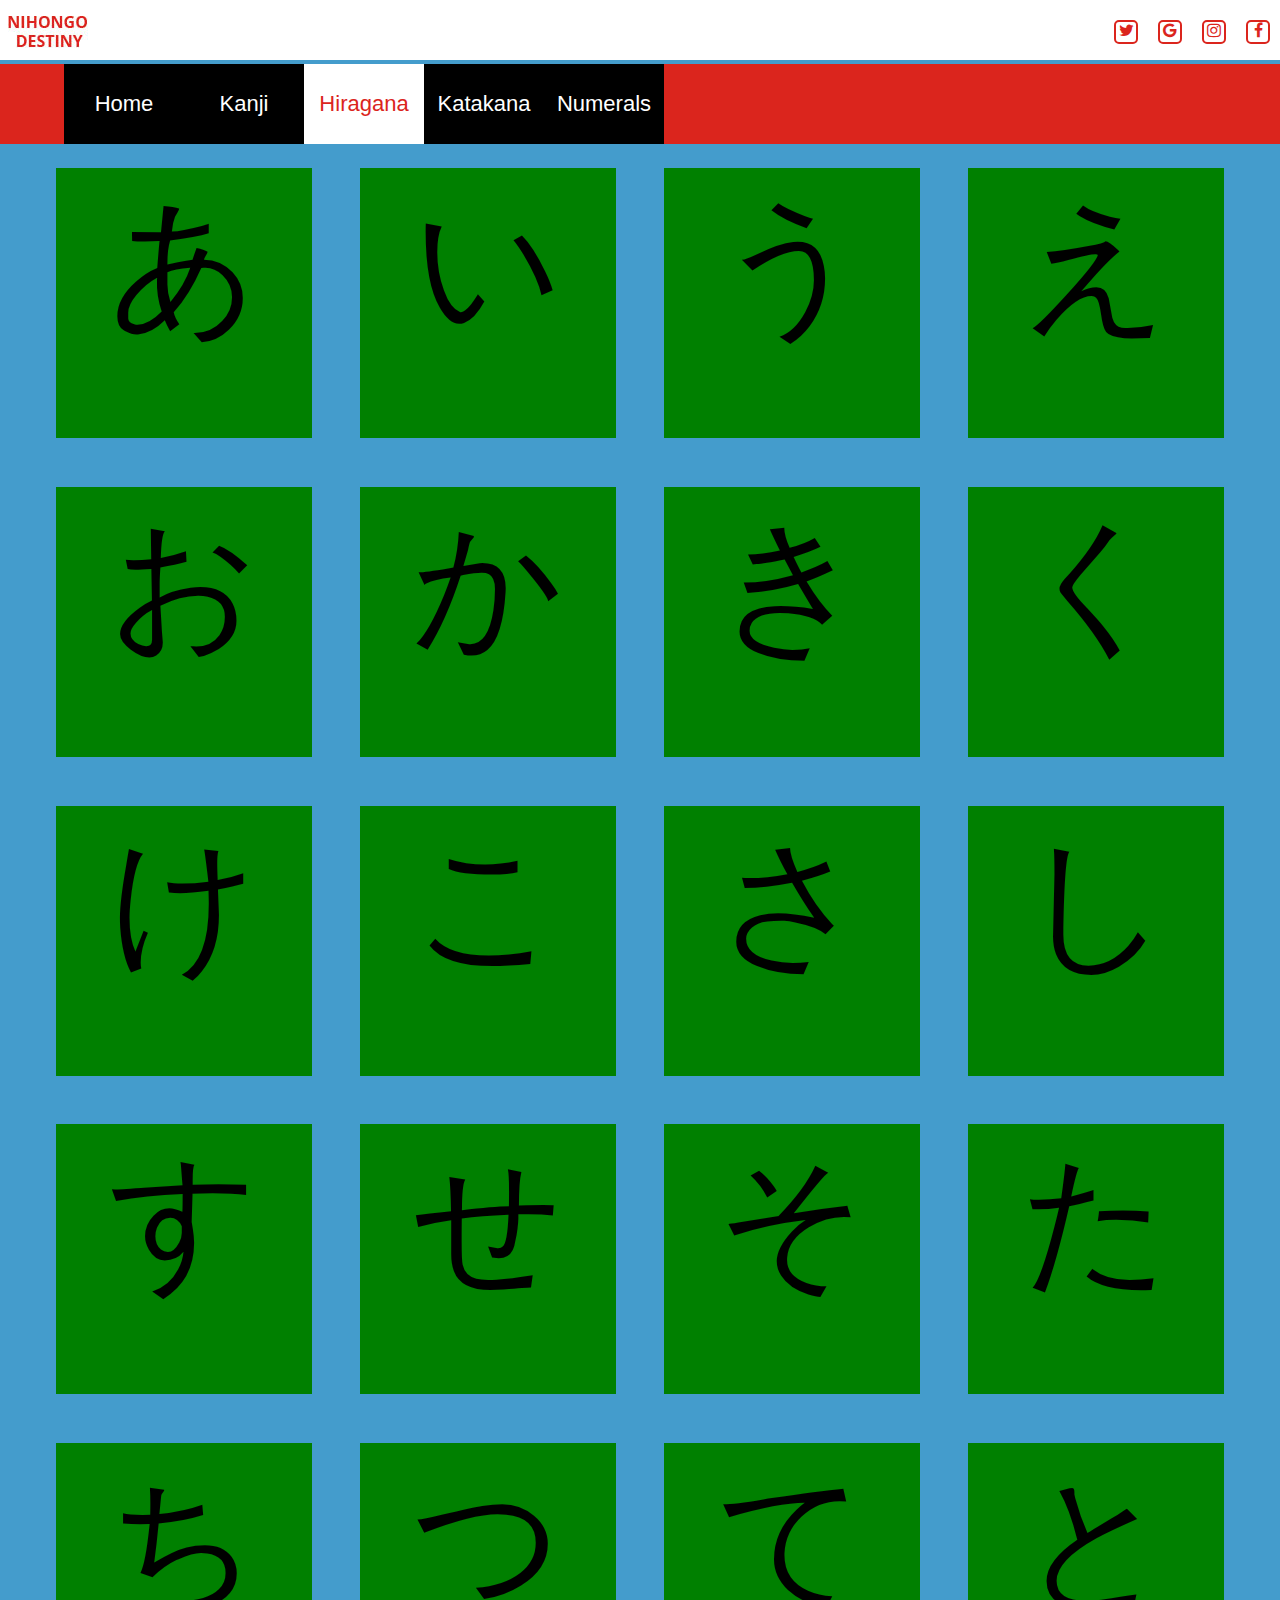
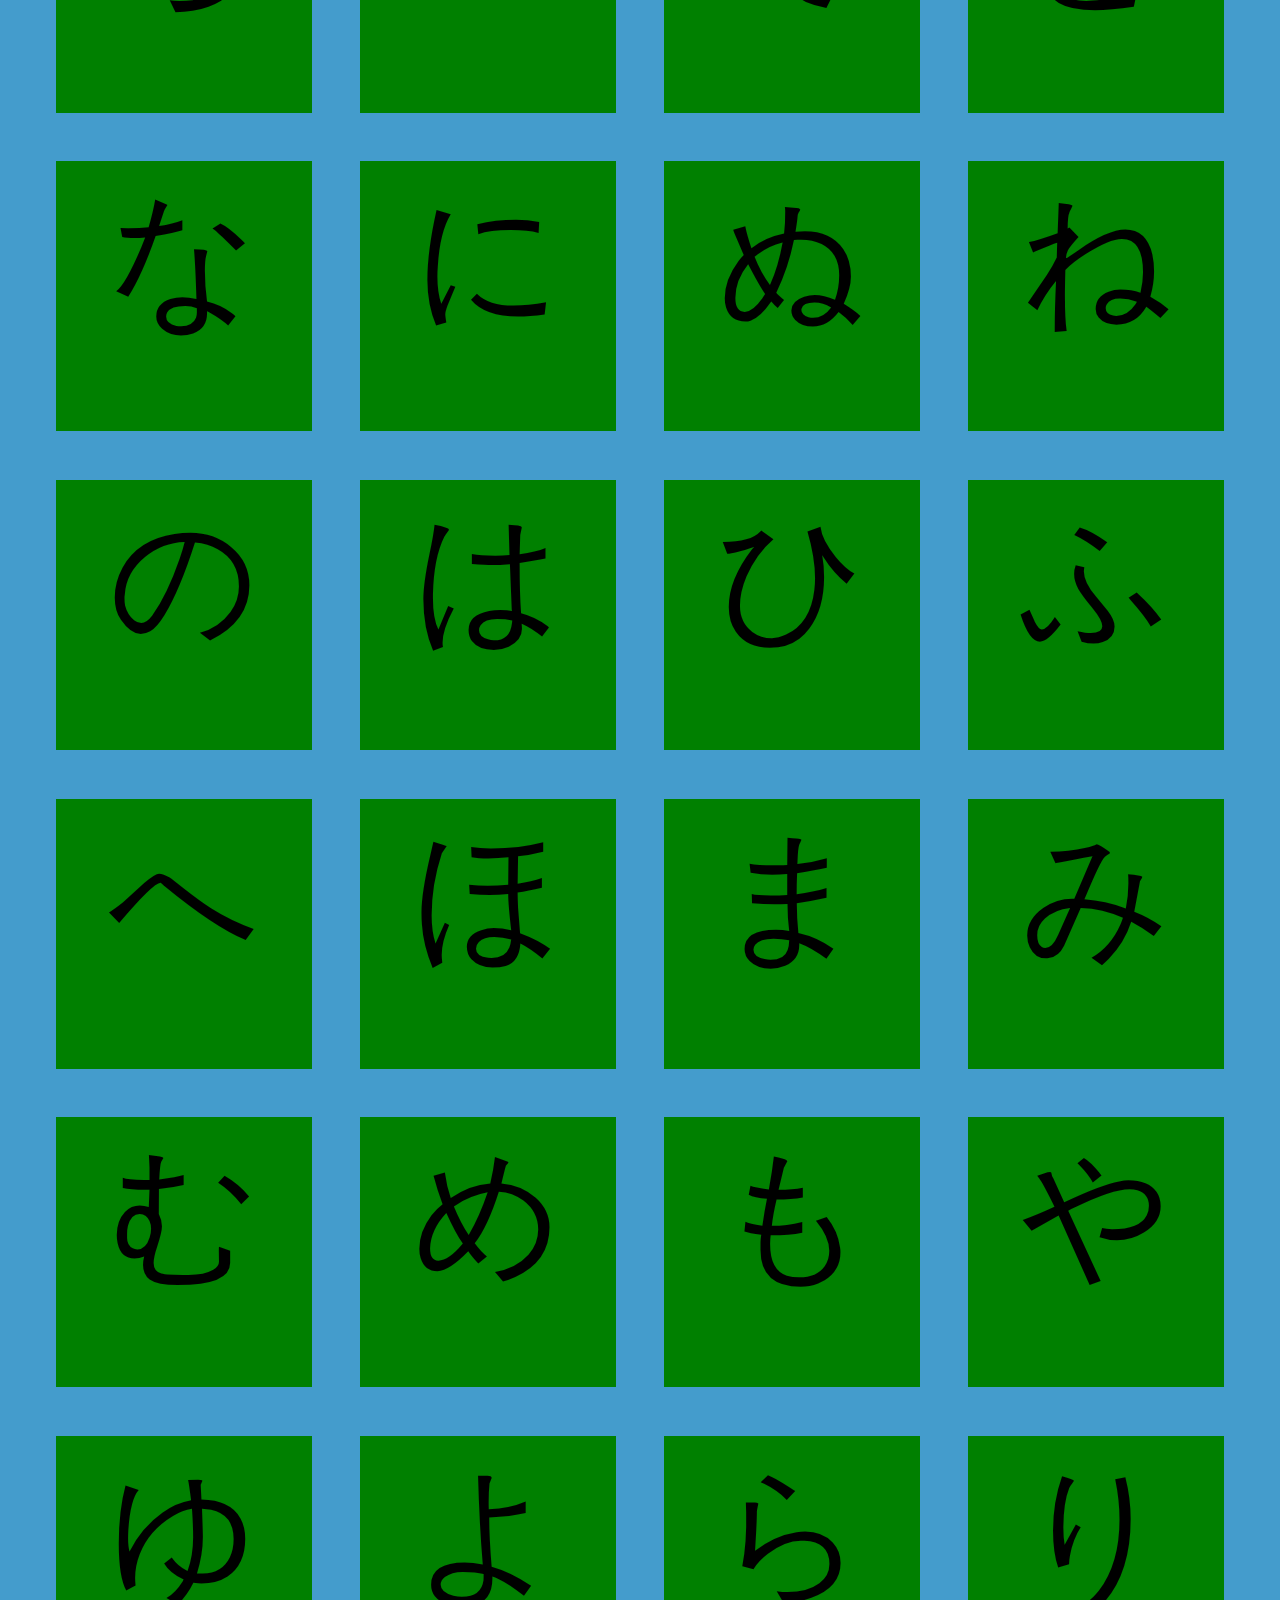
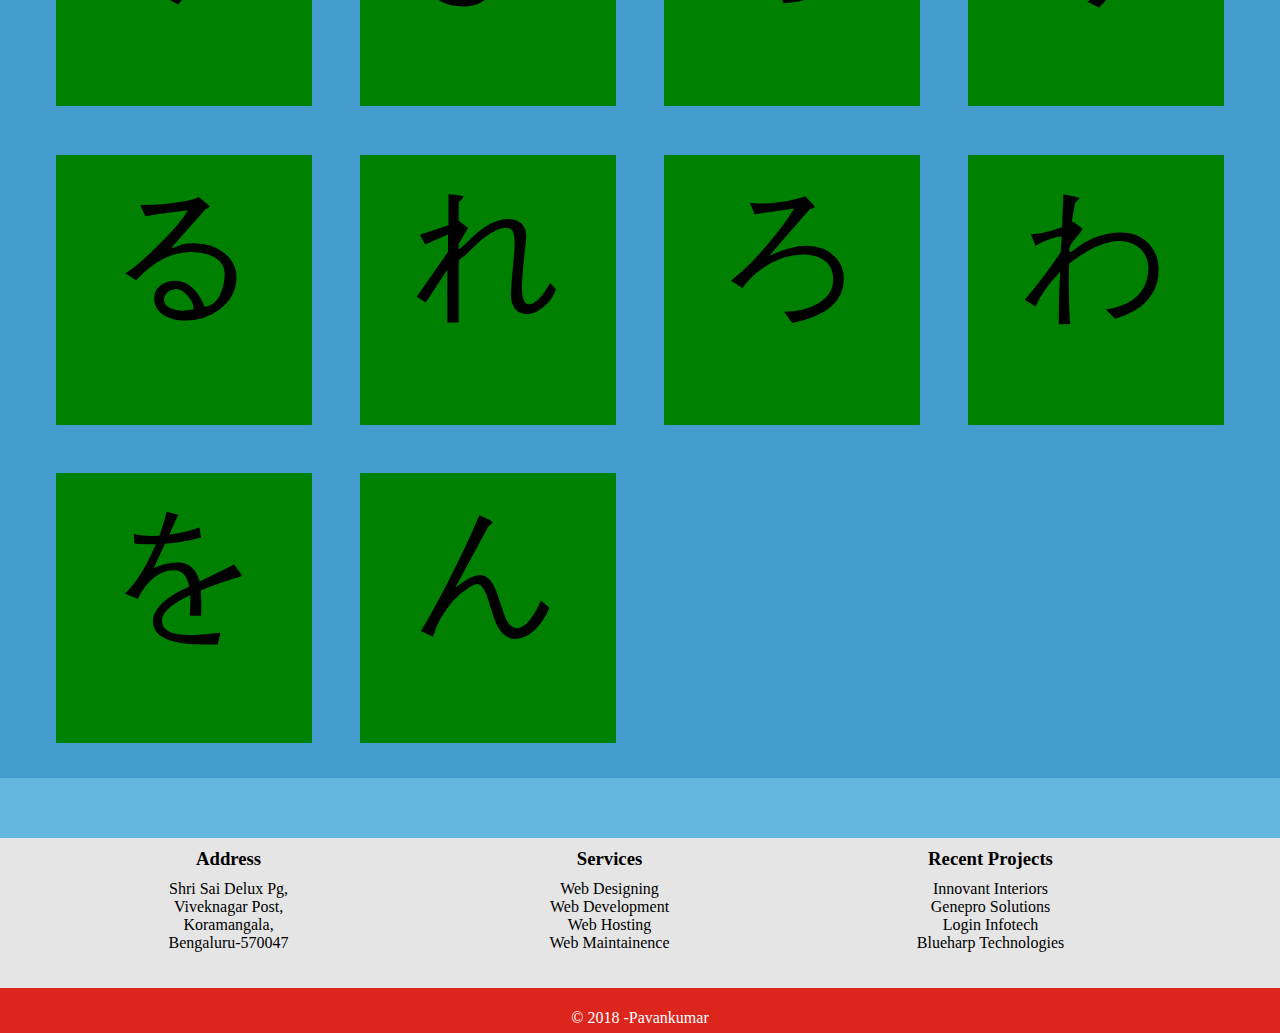
==== commit 693fa231: "new one" ====
--- a/hiragana.html
+++ b/hiragana.html
@@ -34,7 +34,7 @@
         <li><a class="selected" href="#">Hiragana</a></li>
         <li><a href="katakana.html">Katakana</a></li>
         <li><a href="numeric.html">Numerals</a></li>
-        <li><a href="#">Contact</a></li>
+       
     </ul>
 </nav>
 <div class="clear"></div>
@@ -45,18 +45,18 @@
     <div class="card">
         <div class="face front">
            <div class="kj">
-                    <p>一</p>
+                    <p>あ</p>
             </div>
         </div>
         <div class="face back">
             <div class="kj_info">
-            <p><span>木</span>: an expression for tree.</p>
-            <p><span>木</span>: an expression for tree.</p>
-            <p><span>木</span>: an expression for tree.</p>
-            <p><span>天木</span>: an expression for tree.</p>
-            <p><span>木木</span>: an expression for tree.</p>
-            <p><span>木</span>: an expression for tree.</p>
-            <p><span>林</span>: an expression for tree.</p>
+            <p><span>あに</span>: elder brother.</p>
+            <p><span>あね</span>: elder sister.</p>
+            <p><span>あたらしい</span>: new.</p>
+            <p><span>あした</span>: tomarrow.</p>
+            <p><span>あかい</span>: red.</p>
+            <p><span>あおい</span>: blue.</p>
+            <p><span>林</span>: bush.</p>
             </div>
         </div>
     </div>
@@ -66,7 +66,7 @@
     <div class="card">
          <div class="face front">
             <div class="kj">
-                    <p>二</p>
+                    <p>い</p>
             </div>
         </div>
         <div class="face back">
@@ -87,7 +87,7 @@
     <div class="card">
         <div class="face front">
             <div class="kj">
-            <p>三</p>
+            <p>う</p>
             </div>
         </div>
         <div class="face back">
@@ -108,7 +108,7 @@
     <div class="card">
         <div class="face front">
             <div class="kj">
-            <p>四</p>
+            <p>え</p>
         </div>
         </div>
         <div class="face back">
@@ -129,7 +129,7 @@
     <div class="card">
         <div class="face front">
             <div class="kj">
-            <p>五</p>
+            <p>お</p>
         </div>
         </div>
         <div class="face back">
@@ -150,7 +150,7 @@
     <div class="card">
         <div class="face front">
             <div class="kj">
-            <p>六</p>
+            <p>か</p>
         </div>
         </div>
         <div class="face back">
@@ -171,7 +171,7 @@
     <div class="card">
         <div class="face front">
             <div class="kj">
-            <p>七</p>
+            <p>き</p>
             </div>
         </div>
         <div class="face back">
@@ -192,7 +192,7 @@
     <div class="card">
         <div class="face front">
             <div class="kj">
-            <p>八</p>
+            <p>く</p>
             </div>
         </div>
         <div class="face back">
@@ -214,7 +214,7 @@
     <div class="card">
         <div class="face front">
             <div class="kj">
-            <p>九</p>
+            <p>け</p>
         </div>
         </div>
         <div class="face back">
@@ -236,7 +236,7 @@
     <div class="card">
         <div class="face front">
             <div class="kj">
-            <p>十</p>
+            <p>こ</p>
         </div>
         </div>
         <div class="face back">
@@ -257,7 +257,7 @@
 <div id="kanji_11" class="flip">
     <div class="card">
         <div class="face front">
-            <p>木</p>
+            <p>さ</p>
         </div>
         <div class="face back">
             <p><span>木</span>: an expression for tree.</p>
@@ -274,7 +274,7 @@
 <div id="kanji_12" class="flip">
     <div class="card">
         <div class="face front">
-            <p>来</p>
+            <p>し</p>
         </div>
         <div class="face back">
             <p><span>木</span>: an expression for tree.</p>
@@ -292,7 +292,7 @@
 <div id="kanji_13" class="flip">
     <div class="card">
         <div class="face front">
-            <p>千</p>
+            <p>す</p>
         </div>
         <div class="face back">
             <p><span>木</span>: an expression for tree.</p>
@@ -309,36 +309,564 @@
 <div id="kanji_14" class="flip">
     <div class="card">
         <div class="face front">
-            <p>木</p>
-        </div>
-        <div class="face back">
-            <p><span>木</span>: an expression for tree.</p>
-            <p><span>木</span>: an expression for tree.</p>
-            <p><span>木</span>: an expression for tree.</p>
-            <p><span>天木</span>: an expression for tree.</p>
-            <p><span>木木</span>: an expression for tree.</p>
-            <p><span>木</span>: an expression for tree.</p>
-            <p><span>林</span>: an expression for tree.</p>
-        </div>
-    </div>
-</div>
-
-<div id="kanji_15" class="flip">
-    <div class="card">
-        <div class="face front">
-            <p>木</p>
-        </div>
-        <div class="face back">
-            <p><span>木</span>: an expression for tree.</p>
-            <p><span>木</span>: an expression for tree.</p>
-            <p><span>木</span>: an expression for tree.</p>
-            <p><span>天木</span>: an expression for tree.</p>
-            <p><span>木木</span>: an expression for tree.</p>
-            <p><span>木</span>: an expression for tree.</p>
-            <p><span>林</span>: an expression for tree.</p>
-        </div>
-    </div>
-</div>
+            <p>せ</p>
+        </div>
+        <div class="face back">
+            <p><span>木</span>: an expression for tree.</p>
+            <p><span>木</span>: an expression for tree.</p>
+            <p><span>木</span>: an expression for tree.</p>
+            <p><span>天木</span>: an expression for tree.</p>
+            <p><span>木木</span>: an expression for tree.</p>
+            <p><span>木</span>: an expression for tree.</p>
+            <p><span>林</span>: an expression for tree.</p>
+        </div>
+    </div>
+</div>
+
+<div id="kanji_15" class="flip">
+    <div class="card">
+        <div class="face front">
+            <p>そ</p>
+        </div>
+        <div class="face back">
+            <p><span>木</span>: an expression for tree.</p>
+            <p><span>木</span>: an expression for tree.</p>
+            <p><span>木</span>: an expression for tree.</p>
+            <p><span>天木</span>: an expression for tree.</p>
+            <p><span>木木</span>: an expression for tree.</p>
+            <p><span>木</span>: an expression for tree.</p>
+            <p><span>林</span>: an expression for tree.</p>
+        </div>
+    </div>
+</div>
+
+<div id="kanji_15" class="flip">
+    <div class="card">
+        <div class="face front">
+            <p>た</p>
+        </div>
+        <div class="face back">
+            <p><span>木</span>: an expression for tree.</p>
+            <p><span>木</span>: an expression for tree.</p>
+            <p><span>木</span>: an expression for tree.</p>
+            <p><span>天木</span>: an expression for tree.</p>
+            <p><span>木木</span>: an expression for tree.</p>
+            <p><span>木</span>: an expression for tree.</p>
+            <p><span>林</span>: an expression for tree.</p>
+        </div>
+    </div>
+</div>
+
+<div id="kanji_15" class="flip">
+    <div class="card">
+        <div class="face front">
+            <p>ち</p>
+        </div>
+        <div class="face back">
+            <p><span>木</span>: an expression for tree.</p>
+            <p><span>木</span>: an expression for tree.</p>
+            <p><span>木</span>: an expression for tree.</p>
+            <p><span>天木</span>: an expression for tree.</p>
+            <p><span>木木</span>: an expression for tree.</p>
+            <p><span>木</span>: an expression for tree.</p>
+            <p><span>林</span>: an expression for tree.</p>
+        </div>
+    </div>
+</div>
+
+<div id="kanji_15" class="flip">
+    <div class="card">
+        <div class="face front">
+            <p>つ</p>
+        </div>
+        <div class="face back">
+            <p><span>木</span>: an expression for tree.</p>
+            <p><span>木</span>: an expression for tree.</p>
+            <p><span>木</span>: an expression for tree.</p>
+            <p><span>天木</span>: an expression for tree.</p>
+            <p><span>木木</span>: an expression for tree.</p>
+            <p><span>木</span>: an expression for tree.</p>
+            <p><span>林</span>: an expression for tree.</p>
+        </div>
+    </div>
+</div>
+
+<div id="kanji_15" class="flip">
+    <div class="card">
+        <div class="face front">
+            <p>て</p>
+        </div>
+        <div class="face back">
+            <p><span>木</span>: an expression for tree.</p>
+            <p><span>木</span>: an expression for tree.</p>
+            <p><span>木</span>: an expression for tree.</p>
+            <p><span>天木</span>: an expression for tree.</p>
+            <p><span>木木</span>: an expression for tree.</p>
+            <p><span>木</span>: an expression for tree.</p>
+            <p><span>林</span>: an expression for tree.</p>
+        </div>
+    </div>
+</div>
+
+<div id="kanji_15" class="flip">
+    <div class="card">
+        <div class="face front">
+            <p>と</p>
+        </div>
+        <div class="face back">
+            <p><span>木</span>: an expression for tree.</p>
+            <p><span>木</span>: an expression for tree.</p>
+            <p><span>木</span>: an expression for tree.</p>
+            <p><span>天木</span>: an expression for tree.</p>
+            <p><span>木木</span>: an expression for tree.</p>
+            <p><span>木</span>: an expression for tree.</p>
+            <p><span>林</span>: an expression for tree.</p>
+        </div>
+    </div>
+</div>
+
+<div id="kanji_15" class="flip">
+    <div class="card">
+        <div class="face front">
+            <p>な</p>
+        </div>
+        <div class="face back">
+            <p><span>木</span>: an expression for tree.</p>
+            <p><span>木</span>: an expression for tree.</p>
+            <p><span>木</span>: an expression for tree.</p>
+            <p><span>天木</span>: an expression for tree.</p>
+            <p><span>木木</span>: an expression for tree.</p>
+            <p><span>木</span>: an expression for tree.</p>
+            <p><span>林</span>: an expression for tree.</p>
+        </div>
+    </div>
+</div>
+
+<div id="kanji_15" class="flip">
+    <div class="card">
+        <div class="face front">
+            <p>に</p>
+        </div>
+        <div class="face back">
+            <p><span>木</span>: an expression for tree.</p>
+            <p><span>木</span>: an expression for tree.</p>
+            <p><span>木</span>: an expression for tree.</p>
+            <p><span>天木</span>: an expression for tree.</p>
+            <p><span>木木</span>: an expression for tree.</p>
+            <p><span>木</span>: an expression for tree.</p>
+            <p><span>林</span>: an expression for tree.</p>
+        </div>
+    </div>
+</div>
+
+<div id="kanji_15" class="flip">
+    <div class="card">
+        <div class="face front">
+            <p>ぬ</p>
+        </div>
+        <div class="face back">
+            <p><span>木</span>: an expression for tree.</p>
+            <p><span>木</span>: an expression for tree.</p>
+            <p><span>木</span>: an expression for tree.</p>
+            <p><span>天木</span>: an expression for tree.</p>
+            <p><span>木木</span>: an expression for tree.</p>
+            <p><span>木</span>: an expression for tree.</p>
+            <p><span>林</span>: an expression for tree.</p>
+        </div>
+    </div>
+</div>
+
+<div id="kanji_15" class="flip">
+    <div class="card">
+        <div class="face front">
+            <p>ね</p>
+        </div>
+        <div class="face back">
+            <p><span>木</span>: an expression for tree.</p>
+            <p><span>木</span>: an expression for tree.</p>
+            <p><span>木</span>: an expression for tree.</p>
+            <p><span>天木</span>: an expression for tree.</p>
+            <p><span>木木</span>: an expression for tree.</p>
+            <p><span>木</span>: an expression for tree.</p>
+            <p><span>林</span>: an expression for tree.</p>
+        </div>
+    </div>
+</div>
+
+<div id="kanji_15" class="flip">
+    <div class="card">
+        <div class="face front">
+            <p>の</p>
+        </div>
+        <div class="face back">
+            <p><span>木</span>: an expression for tree.</p>
+            <p><span>木</span>: an expression for tree.</p>
+            <p><span>木</span>: an expression for tree.</p>
+            <p><span>天木</span>: an expression for tree.</p>
+            <p><span>木木</span>: an expression for tree.</p>
+            <p><span>木</span>: an expression for tree.</p>
+            <p><span>林</span>: an expression for tree.</p>
+        </div>
+    </div>
+</div>
+
+<div id="kanji_15" class="flip">
+    <div class="card">
+        <div class="face front">
+            <p>は</p>
+        </div>
+        <div class="face back">
+            <p><span>木</span>: an expression for tree.</p>
+            <p><span>木</span>: an expression for tree.</p>
+            <p><span>木</span>: an expression for tree.</p>
+            <p><span>天木</span>: an expression for tree.</p>
+            <p><span>木木</span>: an expression for tree.</p>
+            <p><span>木</span>: an expression for tree.</p>
+            <p><span>林</span>: an expression for tree.</p>
+        </div>
+    </div>
+</div>
+
+<div id="kanji_15" class="flip">
+    <div class="card">
+        <div class="face front">
+            <p>ひ</p>
+        </div>
+        <div class="face back">
+            <p><span>木</span>: an expression for tree.</p>
+            <p><span>木</span>: an expression for tree.</p>
+            <p><span>木</span>: an expression for tree.</p>
+            <p><span>天木</span>: an expression for tree.</p>
+            <p><span>木木</span>: an expression for tree.</p>
+            <p><span>木</span>: an expression for tree.</p>
+            <p><span>林</span>: an expression for tree.</p>
+        </div>
+    </div>
+</div>
+
+<div id="kanji_15" class="flip">
+    <div class="card">
+        <div class="face front">
+            <p>ふ</p>
+        </div>
+        <div class="face back">
+            <p><span>木</span>: an expression for tree.</p>
+            <p><span>木</span>: an expression for tree.</p>
+            <p><span>木</span>: an expression for tree.</p>
+            <p><span>天木</span>: an expression for tree.</p>
+            <p><span>木木</span>: an expression for tree.</p>
+            <p><span>木</span>: an expression for tree.</p>
+            <p><span>林</span>: an expression for tree.</p>
+        </div>
+    </div>
+</div>
+
+<div id="kanji_15" class="flip">
+    <div class="card">
+        <div class="face front">
+            <p>へ</p>
+        </div>
+        <div class="face back">
+            <p><span>木</span>: an expression for tree.</p>
+            <p><span>木</span>: an expression for tree.</p>
+            <p><span>木</span>: an expression for tree.</p>
+            <p><span>天木</span>: an expression for tree.</p>
+            <p><span>木木</span>: an expression for tree.</p>
+            <p><span>木</span>: an expression for tree.</p>
+            <p><span>林</span>: an expression for tree.</p>
+        </div>
+    </div>
+</div>
+
+<div id="kanji_15" class="flip">
+    <div class="card">
+        <div class="face front">
+            <p>ほ</p>
+        </div>
+        <div class="face back">
+            <p><span>木</span>: an expression for tree.</p>
+            <p><span>木</span>: an expression for tree.</p>
+            <p><span>木</span>: an expression for tree.</p>
+            <p><span>天木</span>: an expression for tree.</p>
+            <p><span>木木</span>: an expression for tree.</p>
+            <p><span>木</span>: an expression for tree.</p>
+            <p><span>林</span>: an expression for tree.</p>
+        </div>
+    </div>
+</div>
+
+<div id="kanji_15" class="flip">
+    <div class="card">
+        <div class="face front">
+            <p>ま</p>
+        </div>
+        <div class="face back">
+            <p><span>木</span>: an expression for tree.</p>
+            <p><span>木</span>: an expression for tree.</p>
+            <p><span>木</span>: an expression for tree.</p>
+            <p><span>天木</span>: an expression for tree.</p>
+            <p><span>木木</span>: an expression for tree.</p>
+            <p><span>木</span>: an expression for tree.</p>
+            <p><span>林</span>: an expression for tree.</p>
+        </div>
+    </div>
+</div>
+
+<div id="kanji_15" class="flip">
+    <div class="card">
+        <div class="face front">
+            <p>み</p>
+        </div>
+        <div class="face back">
+            <p><span>木</span>: an expression for tree.</p>
+            <p><span>木</span>: an expression for tree.</p>
+            <p><span>木</span>: an expression for tree.</p>
+            <p><span>天木</span>: an expression for tree.</p>
+            <p><span>木木</span>: an expression for tree.</p>
+            <p><span>木</span>: an expression for tree.</p>
+            <p><span>林</span>: an expression for tree.</p>
+        </div>
+    </div>
+</div>
+
+<div id="kanji_15" class="flip">
+    <div class="card">
+        <div class="face front">
+            <p>む</p>
+        </div>
+        <div class="face back">
+            <p><span>木</span>: an expression for tree.</p>
+            <p><span>木</span>: an expression for tree.</p>
+            <p><span>木</span>: an expression for tree.</p>
+            <p><span>天木</span>: an expression for tree.</p>
+            <p><span>木木</span>: an expression for tree.</p>
+            <p><span>木</span>: an expression for tree.</p>
+            <p><span>林</span>: an expression for tree.</p>
+        </div>
+    </div>
+</div>
+
+<div id="kanji_15" class="flip">
+    <div class="card">
+        <div class="face front">
+            <p>め</p>
+        </div>
+        <div class="face back">
+            <p><span>木</span>: an expression for tree.</p>
+            <p><span>木</span>: an expression for tree.</p>
+            <p><span>木</span>: an expression for tree.</p>
+            <p><span>天木</span>: an expression for tree.</p>
+            <p><span>木木</span>: an expression for tree.</p>
+            <p><span>木</span>: an expression for tree.</p>
+            <p><span>林</span>: an expression for tree.</p>
+        </div>
+    </div>
+</div>
+
+<div id="kanji_15" class="flip">
+    <div class="card">
+        <div class="face front">
+            <p>も</p>
+        </div>
+        <div class="face back">
+            <p><span>木</span>: an expression for tree.</p>
+            <p><span>木</span>: an expression for tree.</p>
+            <p><span>木</span>: an expression for tree.</p>
+            <p><span>天木</span>: an expression for tree.</p>
+            <p><span>木木</span>: an expression for tree.</p>
+            <p><span>木</span>: an expression for tree.</p>
+            <p><span>林</span>: an expression for tree.</p>
+        </div>
+    </div>
+</div>
+
+<div id="kanji_15" class="flip">
+    <div class="card">
+        <div class="face front">
+            <p>や</p>
+        </div>
+        <div class="face back">
+            <p><span>木</span>: an expression for tree.</p>
+            <p><span>木</span>: an expression for tree.</p>
+            <p><span>木</span>: an expression for tree.</p>
+            <p><span>天木</span>: an expression for tree.</p>
+            <p><span>木木</span>: an expression for tree.</p>
+            <p><span>木</span>: an expression for tree.</p>
+            <p><span>林</span>: an expression for tree.</p>
+        </div>
+    </div>
+</div>
+
+<div id="kanji_15" class="flip">
+    <div class="card">
+        <div class="face front">
+            <p>ゆ</p>
+        </div>
+        <div class="face back">
+            <p><span>木</span>: an expression for tree.</p>
+            <p><span>木</span>: an expression for tree.</p>
+            <p><span>木</span>: an expression for tree.</p>
+            <p><span>天木</span>: an expression for tree.</p>
+            <p><span>木木</span>: an expression for tree.</p>
+            <p><span>木</span>: an expression for tree.</p>
+            <p><span>林</span>: an expression for tree.</p>
+        </div>
+    </div>
+</div>
+
+<div id="kanji_15" class="flip">
+    <div class="card">
+        <div class="face front">
+            <p>よ</p>
+        </div>
+        <div class="face back">
+            <p><span>木</span>: an expression for tree.</p>
+            <p><span>木</span>: an expression for tree.</p>
+            <p><span>木</span>: an expression for tree.</p>
+            <p><span>天木</span>: an expression for tree.</p>
+            <p><span>木木</span>: an expression for tree.</p>
+            <p><span>木</span>: an expression for tree.</p>
+            <p><span>林</span>: an expression for tree.</p>
+        </div>
+    </div>
+</div>
+
+<div id="kanji_15" class="flip">
+    <div class="card">
+        <div class="face front">
+            <p>ら</p>
+        </div>
+        <div class="face back">
+            <p><span>木</span>: an expression for tree.</p>
+            <p><span>木</span>: an expression for tree.</p>
+            <p><span>木</span>: an expression for tree.</p>
+            <p><span>天木</span>: an expression for tree.</p>
+            <p><span>木木</span>: an expression for tree.</p>
+            <p><span>木</span>: an expression for tree.</p>
+            <p><span>林</span>: an expression for tree.</p>
+        </div>
+    </div>
+</div>
+
+<div id="kanji_15" class="flip">
+    <div class="card">
+        <div class="face front">
+            <p>り</p>
+        </div>
+        <div class="face back">
+            <p><span>木</span>: an expression for tree.</p>
+            <p><span>木</span>: an expression for tree.</p>
+            <p><span>木</span>: an expression for tree.</p>
+            <p><span>天木</span>: an expression for tree.</p>
+            <p><span>木木</span>: an expression for tree.</p>
+            <p><span>木</span>: an expression for tree.</p>
+            <p><span>林</span>: an expression for tree.</p>
+        </div>
+    </div>
+</div>
+
+<div id="kanji_15" class="flip">
+    <div class="card">
+        <div class="face front">
+            <p>る</p>
+        </div>
+        <div class="face back">
+            <p><span>木</span>: an expression for tree.</p>
+            <p><span>木</span>: an expression for tree.</p>
+            <p><span>木</span>: an expression for tree.</p>
+            <p><span>天木</span>: an expression for tree.</p>
+            <p><span>木木</span>: an expression for tree.</p>
+            <p><span>木</span>: an expression for tree.</p>
+            <p><span>林</span>: an expression for tree.</p>
+        </div>
+    </div>
+</div>
+
+<div id="kanji_15" class="flip">
+    <div class="card">
+        <div class="face front">
+            <p>れ</p>
+        </div>
+        <div class="face back">
+            <p><span>木</span>: an expression for tree.</p>
+            <p><span>木</span>: an expression for tree.</p>
+            <p><span>木</span>: an expression for tree.</p>
+            <p><span>天木</span>: an expression for tree.</p>
+            <p><span>木木</span>: an expression for tree.</p>
+            <p><span>木</span>: an expression for tree.</p>
+            <p><span>林</span>: an expression for tree.</p>
+        </div>
+    </div>
+</div>
+
+<div id="kanji_15" class="flip">
+    <div class="card">
+        <div class="face front">
+            <p>ろ</p>
+        </div>
+        <div class="face back">
+            <p><span>木</span>: an expression for tree.</p>
+            <p><span>木</span>: an expression for tree.</p>
+            <p><span>木</span>: an expression for tree.</p>
+            <p><span>天木</span>: an expression for tree.</p>
+            <p><span>木木</span>: an expression for tree.</p>
+            <p><span>木</span>: an expression for tree.</p>
+            <p><span>林</span>: an expression for tree.</p>
+        </div>
+    </div>
+</div>
+
+<div id="kanji_15" class="flip">
+    <div class="card">
+        <div class="face front">
+            <p>わ</p>
+        </div>
+        <div class="face back">
+            <p><span>木</span>: an expression for tree.</p>
+            <p><span>木</span>: an expression for tree.</p>
+            <p><span>木</span>: an expression for tree.</p>
+            <p><span>天木</span>: an expression for tree.</p>
+            <p><span>木木</span>: an expression for tree.</p>
+            <p><span>木</span>: an expression for tree.</p>
+            <p><span>林</span>: an expression for tree.</p>
+        </div>
+    </div>
+</div>
+
+<div id="kanji_15" class="flip">
+    <div class="card">
+        <div class="face front">
+            <p>を</p>
+        </div>
+        <div class="face back">
+            <p><span>木</span>: an expression for tree.</p>
+            <p><span>木</span>: an expression for tree.</p>
+            <p><span>木</span>: an expression for tree.</p>
+            <p><span>天木</span>: an expression for tree.</p>
+            <p><span>木木</span>: an expression for tree.</p>
+            <p><span>木</span>: an expression for tree.</p>
+            <p><span>林</span>: an expression for tree.</p>
+        </div>
+    </div>
+</div>
+
+<div id="kanji_15" class="flip">
+    <div class="card">
+        <div class="face front">
+            <p>ん</p>
+        </div>
+        <div class="face back">
+            <p><span>木</span>: an expression for tree.</p>
+            <p><span>木</span>: an expression for tree.</p>
+            <p><span>木</span>: an expression for tree.</p>
+            <p><span>天木</span>: an expression for tree.</p>
+            <p><span>木木</span>: an expression for tree.</p>
+            <p><span>木</span>: an expression for tree.</p>
+            <p><span>林</span>: an expression for tree.</p>
+        </div>
+    </div>
+</div>
+
 
 </div>
 </div>
@@ -378,16 +906,12 @@
 <script src="http://code.jquery.com/jquery-3.3.1.js"></script>
 <script type="text/javascript">     
 $(document).ready(function(){
-    $('.menu').dblclick(function(){
+    $('.menu').click(function(){
         $('.tog').toggleClass('active');
     })
 })
 
-$(document).ready(function(){
-    $('.menu').dblclick(function(){
-        $('.tog').toggleClass('active');
-    })
-})
+
 
 // var touchtime = 0;
 // $("#kanji_1").on("click", function() {
--- a/css/style.css
+++ b/css/style.css
@@ -7,6 +7,15 @@
     width: 100%;
     height: auto;
 }
+.s{
+
+    float: right;
+    margin: 21px;
+    width: 172px;
+    height: 21px;
+}
+
+
 .clear{
     clear: both;
 }
@@ -54,7 +63,7 @@
 .s-media{
     float: right;
     display: inline-block;
-    margin-right: 1%;
+    
 }
 
 nav{
@@ -102,7 +111,7 @@
 .flip {
     -webkit-perspective: 800;
     width: 244px;
-    height: 270px;
+    height: 250px;
     position: relative;
     margin: 5px;
     display: inline-block;
@@ -111,25 +120,23 @@
 
 }
 
-/*.flip img{
-    width: 100%;
-    height: 100%;
-}*/
 .flip .card.flipped {
     -webkit-transform: rotatey(-180deg);
     -webkit-backface-visibility: hidden;
-    
-     
+    transform: rotateY(-180deg); 
 }
 .flip .card {
     width: 100%;
     height: 100%;
     -webkit-transform-style: preserve-3d;
     -webkit-transition: 0.5s;
+    
 }
 .flip .card .face {
     width: 100%;
-    height: 100%;  
+    height: 100%; 
+    
+    
 }
 .flip .card .front {
     position: absolute;
@@ -140,41 +147,33 @@
     text-align: center;
     font-family: sans-serif;
     font-weight: normal;
-    font-size: 180px;
-}
-.kj{
-    width: 100%;
-    height: auto;
-    margin: 0 auto;
-    background-color: blue;
-
-}
-
+    font-size: 147px;
+    background-color: green;
+}
+
+
+.front .jack{
+    overflow: hidden;
+    width: 100%;
+    position: absolute;
+    bottom: 0;
+    left: 0;
+}
+.back .jack{
+    overflow: hidden;
+    width: 100%;
+    position: absolute;
+    bottom: 0;
+    left: 0;
+    
+}
 .flip .card .back {
     -webkit-transform: rotatey(-180deg);
     background: white;
     cursor: pointer;
     text-align: center;
-
-}
-.kj_info{
-    width: 90%;
-height: 250px;
-margin: 0 auto;
-padding-top: 20px;
-
-   
-}
-.flip .card .back p{
-    line-height: 30px;
-}
-.flip .card .back p span{
-    font-weight: bold;
-    color: red;
-}
-
-.flip .card .back p span:hover{
-    color: chocolate;
+    background-color: orange;
+
 }
 
 .footer_header{
@@ -259,7 +258,7 @@
 
 .inner_footer{
     height: 400px;
-    background-color: #db251d;
+    background-color: #e5e5e5;
 
 }
 .sub_footer{
@@ -282,7 +281,7 @@
 .flip {
    /* -webkit-perspective: 800;*/
     width: 44%;
-    height: 270px;
+    height: 250px;
     position: relative;
     display: inline-block;
     float: left;
@@ -296,7 +295,7 @@
  .flip {
    /* -webkit-perspective: 800;*/
     width: 44%;
-    height: 270px;
+    height: 250px;
     position: relative;
     display: inline-block;
     float: left;
@@ -333,7 +332,7 @@
  .flip {
    /* -webkit-perspective: 800;*/
     width: 29%;
-    height: 270px;
+    height: 250px;
     position: relative;
     display: inline-block;
     float: left;
@@ -390,7 +389,7 @@
     .flip {
    /* -webkit-perspective: 800;*/
     width: 18%;
-    height: 270px;
+    height: 250px;
     position: relative;
     display: inline-block;
     float: left;
